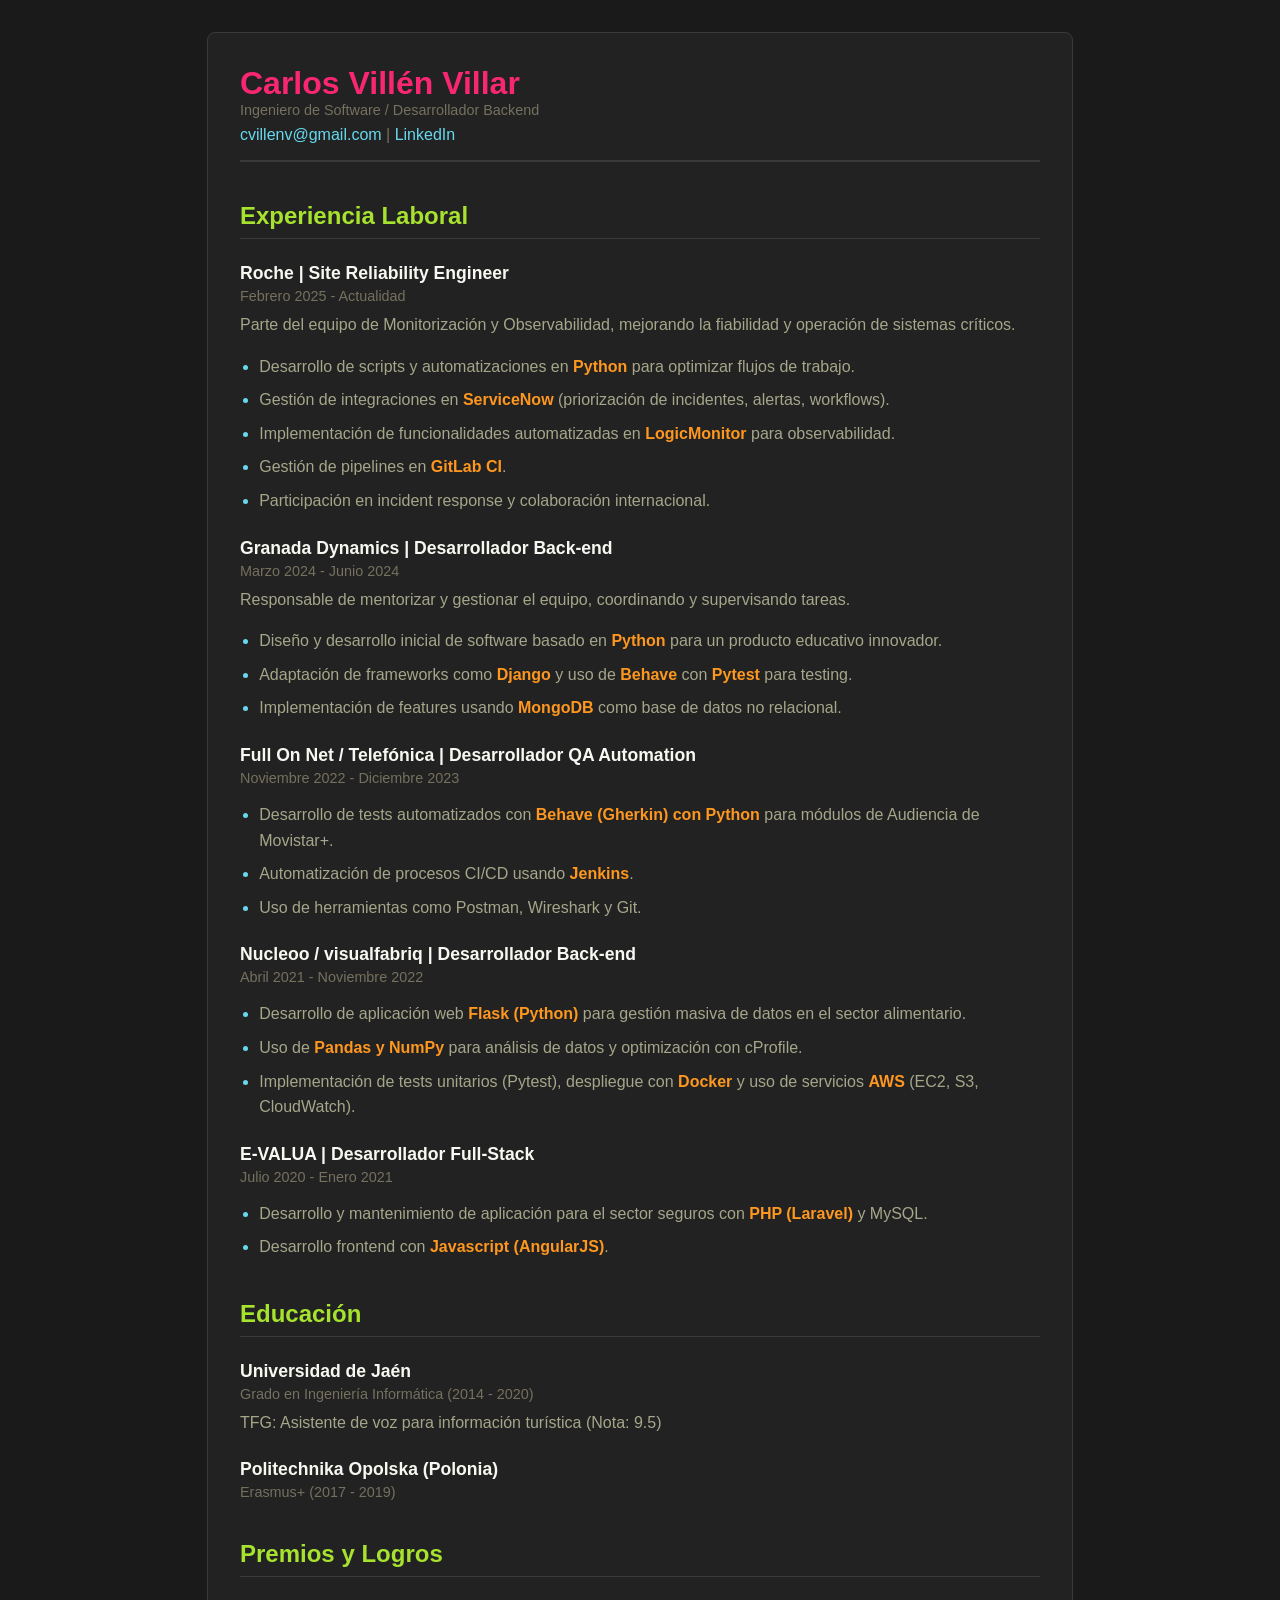
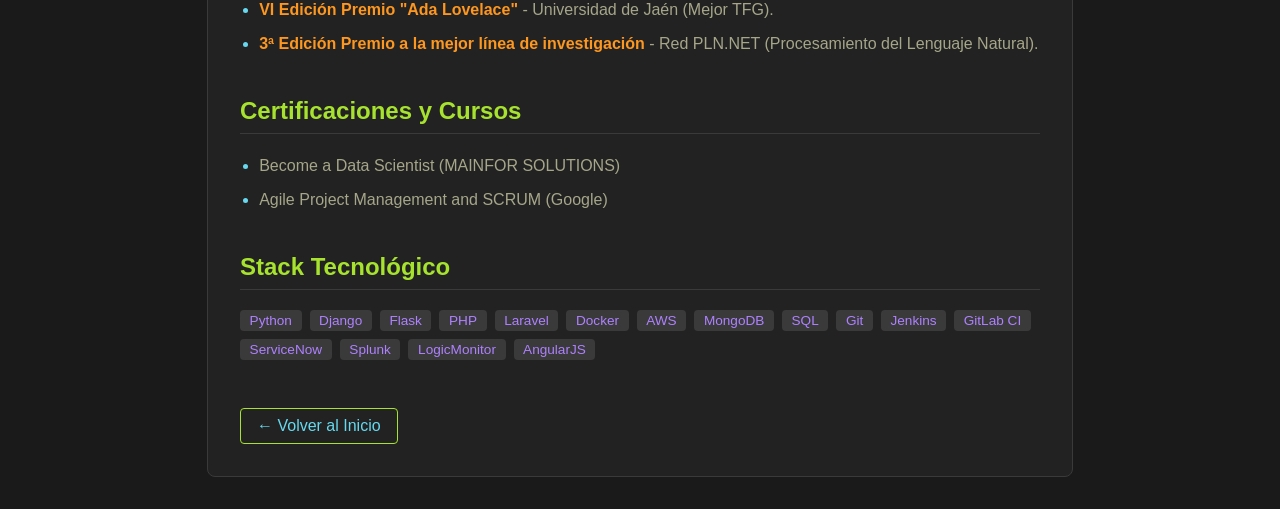
==== about/index.html @ e01e625e "style: apply monokai theme to about page and create shared CSS" ====
<!DOCTYPE html>
<html lang="es">

<head>
    <meta charset="UTF-8">
    <meta name="viewport" content="width=device-width, initial-scale=1.0">
    <title>CarlVs | Sobre mí</title>
    <style>
        body {
            background: #1a1a1a;
            color: #f8f8f2;
            font-family: 'Segoe UI', Tahoma, Geneva, Verdana, sans-serif;
            display: flex;
            justify-content: center;
            align-items: flex-start;
            min-height: 100vh;
            margin: 0;
            padding: 2rem;
            box-sizing: border-box;
        }

        .container {
            max-width: 800px;
            width: 100%;
            border: 1px solid #3a3a3a;
            padding: 2rem;
            border-radius: 8px;
            background: #222222;
        }

        header {
            border-bottom: 2px solid #3a3a3a;
            padding-bottom: 1rem;
            margin-bottom: 2rem;
        }

        h1 {
            color: #f92672;
            margin: 0;
            font-size: 2em;
        }

        h2 {
            color: #a6e22e;
            margin-top: 2.5rem;
            border-bottom: 1px solid #3a3a3a;
            padding-bottom: 0.5rem;
        }

        h3 {
            color: #f8f8f2;
            margin-top: 1.5rem;
            margin-bottom: 0.25rem;
            font-size: 1.1em;
        }

        .subtitle {
            color: #75715e;
            margin-bottom: 0.5rem;
            font-size: 0.9em;
            display: block;
        }

        p,
        li {
            color: #a6a68a;
            line-height: 1.6;
            margin-top: 0.5rem;
        }

        ul {
            padding-left: 1.2rem;
        }

        li {
            margin-bottom: 0.5rem;
        }

        li::marker {
            color: #66d9ef;
        }

        a {
            color: #66d9ef;
            text-decoration: none;
        }

        a:hover {
            text-decoration: underline;
        }

        .contact-info {
            margin-top: 0.5rem;
            color: #75715e;
        }

        .badges {
            display: flex;
            flex-wrap: wrap;
            gap: 0.5rem;
            margin-top: 0.5rem;
        }

        .badge {
            background: #3a3a3a;
            color: #ae81ff;
            padding: 0.2rem 0.6rem;
            border-radius: 4px;
            font-size: 0.85em;
        }

        .nav-link {
            display: inline-block;
            margin-top: 3rem;
            padding: 0.5rem 1rem;
            border: 1px solid #a6e22e;
            border-radius: 4px;
            transition: background 0.3s, color 0.3s;
        }

        .nav-link:hover {
            background: #a6e22e;
            color: #1a1a1a;
            text-decoration: none;
        }

        strong {
            color: #fd971f;
        }
    </style>
</head>

<body>
    <div class="container">
        <header>
            <h1>Carlos Villén Villar</h1>
            <span class="subtitle">Ingeniero de Software / Desarrollador Backend</span>
            <div class="contact-info">
                <a href="mailto:cvillenv@gmail.com">cvillenv@gmail.com</a> |
                <a href="https://linkedin.com/in/carlosvillenvillar/en" target="_blank">LinkedIn</a>
            </div>
        </header>

        <section>
            <h2>Experiencia Laboral</h2>

            <h3>Roche | Site Reliability Engineer</h3>
            <span class="subtitle">Febrero 2025 - Actualidad</span>
            <p>Parte del equipo de Monitorización y Observabilidad, mejorando la fiabilidad y operación de sistemas
                críticos.</p>
            <ul>
                <li>Desarrollo de scripts y automatizaciones en <strong>Python</strong> para optimizar flujos de
                    trabajo.</li>
                <li>Gestión de integraciones en <strong>ServiceNow</strong> (priorización de incidentes, alertas,
                    workflows).</li>
                <li>Implementación de funcionalidades automatizadas en <strong>LogicMonitor</strong> para
                    observabilidad.</li>
                <li>Gestión de pipelines en <strong>GitLab CI</strong>.</li>
                <li>Participación en incident response y colaboración internacional.</li>
            </ul>

            <h3>Granada Dynamics | Desarrollador Back-end</h3>
            <span class="subtitle">Marzo 2024 - Junio 2024</span>
            <p>Responsable de mentorizar y gestionar el equipo, coordinando y supervisando tareas.</p>
            <ul>
                <li>Diseño y desarrollo inicial de software basado en <strong>Python</strong> para un producto educativo
                    innovador.</li>
                <li>Adaptación de frameworks como <strong>Django</strong> y uso de <strong>Behave</strong> con
                    <strong>Pytest</strong> para testing.
                </li>
                <li>Implementación de features usando <strong>MongoDB</strong> como base de datos no relacional.</li>
            </ul>

            <h3>Full On Net / Telefónica | Desarrollador QA Automation</h3>
            <span class="subtitle">Noviembre 2022 - Diciembre 2023</span>
            <ul>
                <li>Desarrollo de tests automatizados con <strong>Behave (Gherkin) con Python</strong> para módulos de
                    Audiencia de Movistar+.</li>
                <li>Automatización de procesos CI/CD usando <strong>Jenkins</strong>.</li>
                <li>Uso de herramientas como Postman, Wireshark y Git.</li>
            </ul>

            <h3>Nucleoo / visualfabriq | Desarrollador Back-end</h3>
            <span class="subtitle">Abril 2021 - Noviembre 2022</span>
            <ul>
                <li>Desarrollo de aplicación web <strong>Flask (Python)</strong> para gestión masiva de datos en el
                    sector alimentario.</li>
                <li>Uso de <strong>Pandas y NumPy</strong> para análisis de datos y optimización con cProfile.</li>
                <li>Implementación de tests unitarios (Pytest), despliegue con <strong>Docker</strong> y uso de
                    servicios <strong>AWS</strong> (EC2, S3, CloudWatch).</li>
            </ul>

            <h3>E-VALUA | Desarrollador Full-Stack</h3>
            <span class="subtitle">Julio 2020 - Enero 2021</span>
            <ul>
                <li>Desarrollo y mantenimiento de aplicación para el sector seguros con <strong>PHP (Laravel)</strong> y
                    MySQL.</li>
                <li>Desarrollo frontend con <strong>Javascript (AngularJS)</strong>.</li>
            </ul>
        </section>

        <section>
            <h2>Educación</h2>

            <h3>Universidad de Jaén</h3>
            <span class="subtitle">Grado en Ingeniería Informática (2014 - 2020)</span>
            <p>TFG: Asistente de voz para información turística (Nota: 9.5)</p>

            <h3>Politechnika Opolska (Polonia)</h3>
            <span class="subtitle">Erasmus+ (2017 - 2019)</span>
        </section>

        <section>
            <h2>Premios y Logros</h2>
            <ul>
                <li><strong>VI Edición Premio "Ada Lovelace"</strong> - Universidad de Jaén (Mejor TFG).</li>
                <li><strong>3ª Edición Premio a la mejor línea de investigación</strong> - Red PLN.NET (Procesamiento
                    del Lenguaje Natural).</li>
            </ul>
        </section>

        <section>
            <h2>Certificaciones y Cursos</h2>
            <ul>
                <li>Become a Data Scientist (MAINFOR SOLUTIONS)</li>
                <li>Agile Project Management and SCRUM (Google)</li>
            </ul>
        </section>

        <section>
            <h2>Stack Tecnológico</h2>
            <div class="badges">
                <span class="badge">Python</span>
                <span class="badge">Django</span>
                <span class="badge">Flask</span>
                <span class="badge">PHP</span>
                <span class="badge">Laravel</span>
                <span class="badge">Docker</span>
                <span class="badge">AWS</span>
                <span class="badge">MongoDB</span>
                <span class="badge">SQL</span>
                <span class="badge">Git</span>
                <span class="badge">Jenkins</span>
                <span class="badge">GitLab CI</span>
                <span class="badge">ServiceNow</span>
                <span class="badge">Splunk</span>
                <span class="badge">LogicMonitor</span>
                <span class="badge">AngularJS</span>
            </div>
        </section>

        <a href="/" class="nav-link">&larr; Volver al Inicio</a>
    </div>
</body>

</html>
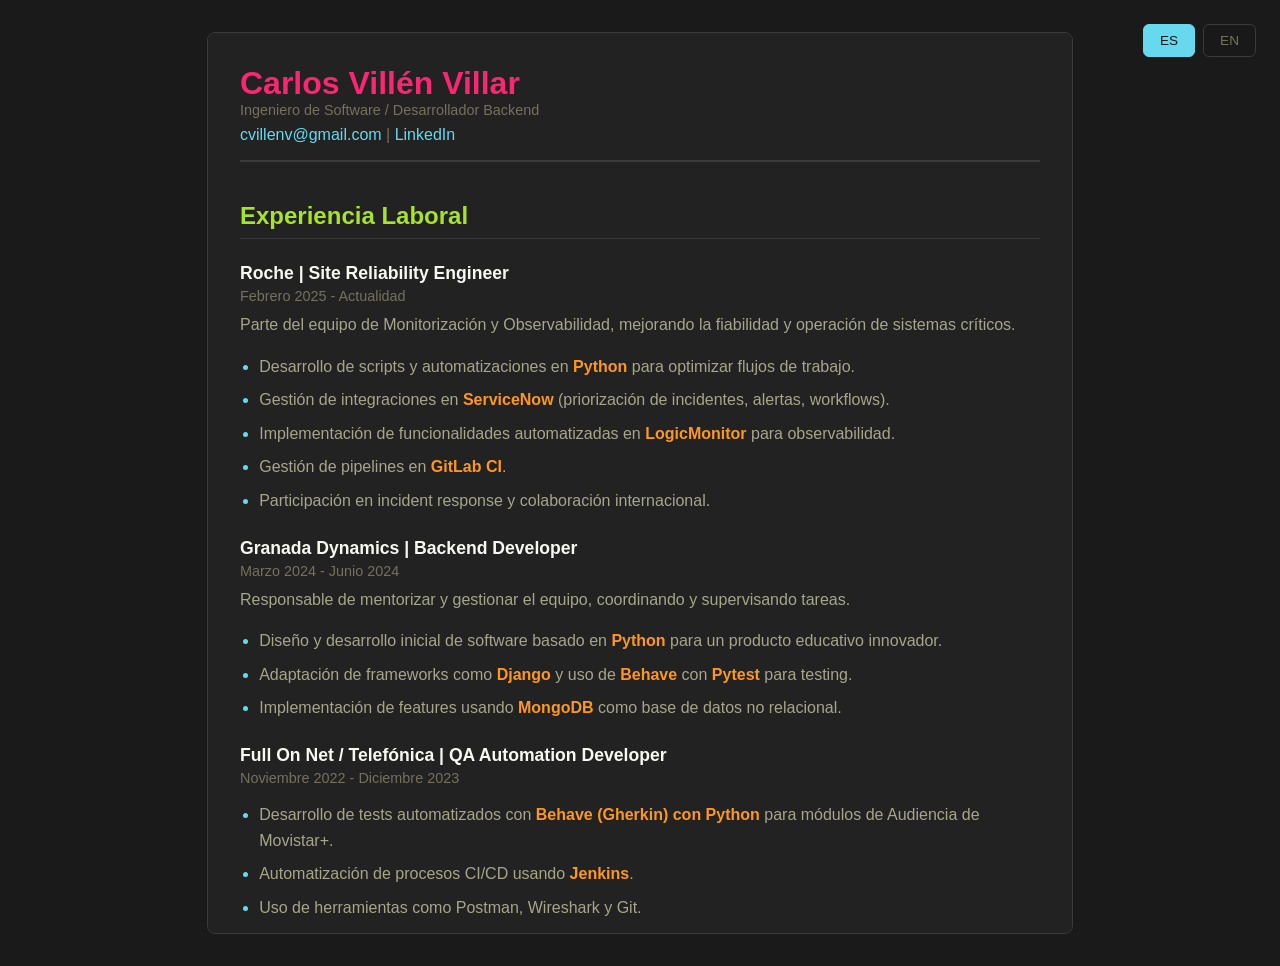
==== commit 6b2a25bc: "feat: add i18n (ES/EN) and center alignment improvements" ====
--- a/about/index.html
+++ b/about/index.html
@@ -4,7 +4,8 @@
 <head>
     <meta charset="UTF-8">
     <meta name="viewport" content="width=device-width, initial-scale=1.0">
-    <title>CarlVs | Sobre mí</title>
+    <title>CarlVs | About me</title>
+    <link rel="icon" type="image/svg+xml" href="/favicon.svg">
     <style>
         body {
             background: #1a1a1a;
@@ -12,7 +13,7 @@
             font-family: 'Segoe UI', Tahoma, Geneva, Verdana, sans-serif;
             display: flex;
             justify-content: center;
-            align-items: flex-start;
+            align-items: safe center;
             min-height: 100vh;
             margin: 0;
             padding: 2rem;
@@ -26,6 +27,58 @@
             padding: 2rem;
             border-radius: 8px;
             background: #222222;
+            max-height: calc(100vh - 4rem);
+            overflow-y: auto;
+        }
+
+        .container::-webkit-scrollbar {
+            width: 6px;
+        }
+
+        .container::-webkit-scrollbar-track {
+            background: #2a2a2a;
+            border-radius: 3px;
+        }
+
+        .container::-webkit-scrollbar-thumb {
+            background: #3a3a3a;
+            border-radius: 3px;
+        }
+
+        .container::-webkit-scrollbar-thumb:hover {
+            background: #66d9ef;
+        }
+
+        .lang-switcher {
+            position: fixed;
+            top: 1.5rem;
+            right: 1.5rem;
+            display: flex;
+            gap: 0.5rem;
+            z-index: 100;
+        }
+
+        .lang-btn {
+            padding: 0.5rem 1rem;
+            border: 1px solid #3a3a3a;
+            background: rgba(26, 26, 26, 0.9);
+            color: #75715e;
+            border-radius: 6px;
+            cursor: pointer;
+            font-size: 0.85rem;
+            font-weight: 500;
+            transition: all 0.3s ease;
+        }
+
+        .lang-btn:hover {
+            border-color: #66d9ef;
+            color: #66d9ef;
+        }
+
+        .lang-btn.active {
+            background: #66d9ef;
+            color: #1a1a1a;
+            border-color: #66d9ef;
         }
 
         header {
@@ -127,14 +180,31 @@
         strong {
             color: #fd971f;
         }
+
+        @media (max-width: 768px) {
+            .lang-switcher {
+                top: 1rem;
+                right: 1rem;
+            }
+
+            .lang-btn {
+                padding: 0.4rem 0.8rem;
+                font-size: 0.8rem;
+            }
+        }
     </style>
 </head>
 
 <body>
+    <div class="lang-switcher">
+        <button class="lang-btn active" data-lang="es">ES</button>
+        <button class="lang-btn" data-lang="en">EN</button>
+    </div>
+
     <div class="container">
         <header>
-            <h1>Carlos Villén Villar</h1>
-            <span class="subtitle">Ingeniero de Software / Desarrollador Backend</span>
+            <h1 data-i18n="name">Carlos Villén Villar</h1>
+            <span class="subtitle" data-i18n="role">Software Engineer / Backend Developer</span>
             <div class="contact-info">
                 <a href="mailto:cvillenv@gmail.com">cvillenv@gmail.com</a> |
                 <a href="https://linkedin.com/in/carlosvillenvillar/en" target="_blank">LinkedIn</a>
@@ -142,93 +212,81 @@
         </header>
 
         <section>
-            <h2>Experiencia Laboral</h2>
+            <h2 data-i18n="experience_title">Work Experience</h2>
 
             <h3>Roche | Site Reliability Engineer</h3>
-            <span class="subtitle">Febrero 2025 - Actualidad</span>
-            <p>Parte del equipo de Monitorización y Observabilidad, mejorando la fiabilidad y operación de sistemas
-                críticos.</p>
-            <ul>
-                <li>Desarrollo de scripts y automatizaciones en <strong>Python</strong> para optimizar flujos de
-                    trabajo.</li>
-                <li>Gestión de integraciones en <strong>ServiceNow</strong> (priorización de incidentes, alertas,
-                    workflows).</li>
-                <li>Implementación de funcionalidades automatizadas en <strong>LogicMonitor</strong> para
-                    observabilidad.</li>
-                <li>Gestión de pipelines en <strong>GitLab CI</strong>.</li>
-                <li>Participación en incident response y colaboración internacional.</li>
-            </ul>
-
-            <h3>Granada Dynamics | Desarrollador Back-end</h3>
-            <span class="subtitle">Marzo 2024 - Junio 2024</span>
-            <p>Responsable de mentorizar y gestionar el equipo, coordinando y supervisando tareas.</p>
-            <ul>
-                <li>Diseño y desarrollo inicial de software basado en <strong>Python</strong> para un producto educativo
-                    innovador.</li>
-                <li>Adaptación de frameworks como <strong>Django</strong> y uso de <strong>Behave</strong> con
-                    <strong>Pytest</strong> para testing.
-                </li>
-                <li>Implementación de features usando <strong>MongoDB</strong> como base de datos no relacional.</li>
-            </ul>
-
-            <h3>Full On Net / Telefónica | Desarrollador QA Automation</h3>
-            <span class="subtitle">Noviembre 2022 - Diciembre 2023</span>
-            <ul>
-                <li>Desarrollo de tests automatizados con <strong>Behave (Gherkin) con Python</strong> para módulos de
-                    Audiencia de Movistar+.</li>
-                <li>Automatización de procesos CI/CD usando <strong>Jenkins</strong>.</li>
-                <li>Uso de herramientas como Postman, Wireshark y Git.</li>
-            </ul>
-
-            <h3>Nucleoo / visualfabriq | Desarrollador Back-end</h3>
-            <span class="subtitle">Abril 2021 - Noviembre 2022</span>
-            <ul>
-                <li>Desarrollo de aplicación web <strong>Flask (Python)</strong> para gestión masiva de datos en el
-                    sector alimentario.</li>
-                <li>Uso de <strong>Pandas y NumPy</strong> para análisis de datos y optimización con cProfile.</li>
-                <li>Implementación de tests unitarios (Pytest), despliegue con <strong>Docker</strong> y uso de
-                    servicios <strong>AWS</strong> (EC2, S3, CloudWatch).</li>
-            </ul>
-
-            <h3>E-VALUA | Desarrollador Full-Stack</h3>
-            <span class="subtitle">Julio 2020 - Enero 2021</span>
-            <ul>
-                <li>Desarrollo y mantenimiento de aplicación para el sector seguros con <strong>PHP (Laravel)</strong> y
-                    MySQL.</li>
-                <li>Desarrollo frontend con <strong>Javascript (AngularJS)</strong>.</li>
+            <span class="subtitle" data-i18n="roche_date">February 2025 - Present</span>
+            <p data-i18n="roche_desc">Part of the Monitoring and Observability team, improving reliability and operation of critical systems.</p>
+            <ul>
+                <li data-i18n="roche_1">Development of <strong>Python</strong> scripts and automations to optimize workflows.</li>
+                <li data-i18n="roche_2"><strong>ServiceNow</strong> integration management (incident prioritization, alerts, workflows).</li>
+                <li data-i18n="roche_3">Implementation of automated functionalities in <strong>LogicMonitor</strong> for observability.</li>
+                <li data-i18n="roche_4"><strong>GitLab CI</strong> pipeline management.</li>
+                <li data-i18n="roche_5">Participation in incident response and international collaboration.</li>
+            </ul>
+
+            <h3>Granada Dynamics | Backend Developer</h3>
+            <span class="subtitle" data-i18n="granada_date">March 2024 - June 2024</span>
+            <p data-i18n="granada_desc">Responsible for mentoring and managing the team, coordinating and supervising tasks.</p>
+            <ul>
+                <li data-i18n="granada_1">Design and initial development of <strong>Python</strong>-based software for an innovative educational product.</li>
+                <li data-i18n="granada_2">Framework adaptation like <strong>Django</strong> and <strong>Behave</strong> with <strong>Pytest</strong> for testing.</li>
+                <li data-i18n="granada_3">Feature implementation using <strong>MongoDB</strong> as non-relational database.</li>
+            </ul>
+
+            <h3>Full On Net / Telefónica | QA Automation Developer</h3>
+            <span class="subtitle" data-i18n="telefonica_date">November 2022 - December 2023</span>
+            <ul>
+                <li data-i18n="telefonica_1">Automated test development with <strong>Behave (Gherkin) with Python</strong> for Movistar+ Audience modules.</li>
+                <li data-i18n="telefonica_2">CI/CD process automation using <strong>Jenkins</strong>.</li>
+                <li data-i18n="telefonica_3">Use of tools like Postman, Wireshark and Git.</li>
+            </ul>
+
+            <h3>Nucleoo / visualfabriq | Backend Developer</h3>
+            <span class="subtitle" data-i18n="nucleoo_date">April 2021 - November 2022</span>
+            <ul>
+                <li data-i18n="nucleoo_1"><strong>Flask (Python)</strong> web application development for massive data management in the food sector.</li>
+                <li data-i18n="nucleoo_2"><strong>Pandas and NumPy</strong> use for data analysis and optimization with cProfile.</li>
+                <li data-i18n="nucleoo_3">Unit test implementation (Pytest), deployment with <strong>Docker</strong> and <strong>AWS</strong> services (EC2, S3, CloudWatch).</li>
+            </ul>
+
+            <h3>E-VALUA | Full-Stack Developer</h3>
+            <span class="subtitle" data-i18n="evalua_date">July 2020 - January 2021</span>
+            <ul>
+                <li data-i18n="evalua_1">Development and maintenance of insurance sector application with <strong>PHP (Laravel)</strong> and MySQL.</li>
+                <li data-i18n="evalua_2">Frontend development with <strong>Javascript (AngularJS)</strong>.</li>
             </ul>
         </section>
 
         <section>
-            <h2>Educación</h2>
-
-            <h3>Universidad de Jaén</h3>
-            <span class="subtitle">Grado en Ingeniería Informática (2014 - 2020)</span>
-            <p>TFG: Asistente de voz para información turística (Nota: 9.5)</p>
-
-            <h3>Politechnika Opolska (Polonia)</h3>
-            <span class="subtitle">Erasmus+ (2017 - 2019)</span>
+            <h2 data-i18n="education_title">Education</h2>
+
+            <h3>University of Jaén</h3>
+            <span class="subtitle" data-i18n="uni_date">Computer Engineering Degree (2014 - 2020)</span>
+            <p data-i18n="uni_desc">Final Project: Voice assistant for tourism information (Grade: 9.5)</p>
+
+            <h3>Politechnika Opolska (Poland)</h3>
+            <span class="subtitle" data-i18n="erasmus_date">Erasmus+ (2017 - 2019)</span>
         </section>
 
         <section>
-            <h2>Premios y Logros</h2>
-            <ul>
-                <li><strong>VI Edición Premio "Ada Lovelace"</strong> - Universidad de Jaén (Mejor TFG).</li>
-                <li><strong>3ª Edición Premio a la mejor línea de investigación</strong> - Red PLN.NET (Procesamiento
-                    del Lenguaje Natural).</li>
+            <h2 data-i18n="awards_title">Awards & Achievements</h2>
+            <ul>
+                <li data-i18n="award_1"><strong>6th Edition "Ada Lovelace" Award</strong> - University of Jaén (Best Final Project).</li>
+                <li data-i18n="award_2"><strong>3rd Edition Best Research Line Award</strong> - PLN.NET Network (Natural Language Processing).</li>
             </ul>
         </section>
 
         <section>
-            <h2>Certificaciones y Cursos</h2>
-            <ul>
-                <li>Become a Data Scientist (MAINFOR SOLUTIONS)</li>
-                <li>Agile Project Management and SCRUM (Google)</li>
+            <h2 data-i18n="certs_title">Certifications & Courses</h2>
+            <ul>
+                <li data-i18n="cert_1">Become a Data Scientist (MAINFOR SOLUTIONS)</li>
+                <li data-i18n="cert_2">Agile Project Management and SCRUM (Google)</li>
             </ul>
         </section>
 
         <section>
-            <h2>Stack Tecnológico</h2>
+            <h2 data-i18n="stack_title">Tech Stack</h2>
             <div class="badges">
                 <span class="badge">Python</span>
                 <span class="badge">Django</span>
@@ -249,8 +307,116 @@
             </div>
         </section>
 
-        <a href="/" class="nav-link">&larr; Volver al Inicio</a>
+        <a href="/" class="nav-link" data-i18n="back_home">← Back to Home</a>
     </div>
+
+    <script>
+        const translations = {
+            es: {
+                name: 'Carlos Villén Villar',
+                role: 'Ingeniero de Software / Desarrollador Backend',
+                experience_title: 'Experiencia Laboral',
+                roche_date: 'Febrero 2025 - Actualidad',
+                roche_desc: 'Parte del equipo de Monitorización y Observabilidad, mejorando la fiabilidad y operación de sistemas críticos.',
+                roche_1: 'Desarrollo de scripts y automatizaciones en <strong>Python</strong> para optimizar flujos de trabajo.',
+                roche_2: 'Gestión de integraciones en <strong>ServiceNow</strong> (priorización de incidentes, alertas, workflows).',
+                roche_3: 'Implementación de funcionalidades automatizadas en <strong>LogicMonitor</strong> para observabilidad.',
+                roche_4: 'Gestión de pipelines en <strong>GitLab CI</strong>.',
+                roche_5: 'Participación en incident response y colaboración internacional.',
+                granada_date: 'Marzo 2024 - Junio 2024',
+                granada_desc: 'Responsable de mentorizar y gestionar el equipo, coordinando y supervisando tareas.',
+                granada_1: 'Diseño y desarrollo inicial de software basado en <strong>Python</strong> para un producto educativo innovador.',
+                granada_2: 'Adaptación de frameworks como <strong>Django</strong> y uso de <strong>Behave</strong> con <strong>Pytest</strong> para testing.',
+                granada_3: 'Implementación de features usando <strong>MongoDB</strong> como base de datos no relacional.',
+                telefonica_date: 'Noviembre 2022 - Diciembre 2023',
+                telefonica_1: 'Desarrollo de tests automatizados con <strong>Behave (Gherkin) con Python</strong> para módulos de Audiencia de Movistar+.',
+                telefonica_2: 'Automatización de procesos CI/CD usando <strong>Jenkins</strong>.',
+                telefonica_3: 'Uso de herramientas como Postman, Wireshark y Git.',
+                nucleoo_date: 'Abril 2021 - Noviembre 2022',
+                nucleoo_1: 'Desarrollo de aplicación web <strong>Flask (Python)</strong> para gestión masiva de datos en el sector alimentario.',
+                nucleoo_2: 'Uso de <strong>Pandas y NumPy</strong> para análisis de datos y optimización con cProfile.',
+                nucleoo_3: 'Implementación de tests unitarios (Pytest), despliegue con <strong>Docker</strong> y uso de servicios <strong>AWS</strong> (EC2, S3, CloudWatch).',
+                evalua_date: 'Julio 2020 - Enero 2021',
+                evalua_1: 'Desarrollo y mantenimiento de aplicación para el sector seguros con <strong>PHP (Laravel)</strong> y MySQL.',
+                evalua_2: 'Desarrollo frontend con <strong>Javascript (AngularJS)</strong>.',
+                education_title: 'Educación',
+                uni_date: 'Grado en Ingeniería Informática (2014 - 2020)',
+                uni_desc: 'TFG: Asistente de voz para información turística (Nota: 9.5)',
+                erasmus_date: 'Erasmus+ (2017 - 2019)',
+                awards_title: 'Premios y Logros',
+                award_1: '<strong>VI Edición Premio "Ada Lovelace"</strong> - Universidad de Jaén (Mejor TFG).',
+                award_2: '<strong>3ª Edición Premio a la mejor línea de investigación</strong> - Red PLN.NET (Procesamiento del Lenguaje Natural).',
+                certs_title: 'Certificaciones y Cursos',
+                cert_1: 'Become a Data Scientist (MAINFOR SOLUTIONS)',
+                cert_2: 'Agile Project Management and SCRUM (Google)',
+                stack_title: 'Stack Tecnológico',
+                back_home: '← Volver al Inicio'
+            },
+            en: {
+                name: 'Carlos Villén Villar',
+                role: 'Software Engineer / Backend Developer',
+                experience_title: 'Work Experience',
+                roche_date: 'February 2025 - Present',
+                roche_desc: 'Part of the Monitoring and Observability team, improving reliability and operation of critical systems.',
+                roche_1: 'Development of <strong>Python</strong> scripts and automations to optimize workflows.',
+                roche_2: '<strong>ServiceNow</strong> integration management (incident prioritization, alerts, workflows).',
+                roche_3: 'Implementation of automated functionalities in <strong>LogicMonitor</strong> for observability.',
+                roche_4: '<strong>GitLab CI</strong> pipeline management.',
+                roche_5: 'Participation in incident response and international collaboration.',
+                granada_date: 'March 2024 - June 2024',
+                granada_desc: 'Responsible for mentoring and managing the team, coordinating and supervising tasks.',
+                granada_1: 'Design and initial development of <strong>Python</strong>-based software for an innovative educational product.',
+                granada_2: 'Framework adaptation like <strong>Django</strong> and <strong>Behave</strong> with <strong>Pytest</strong> for testing.',
+                granada_3: 'Feature implementation using <strong>MongoDB</strong> as non-relational database.',
+                telefonica_date: 'November 2022 - December 2023',
+                telefonica_1: 'Automated test development with <strong>Behave (Gherkin) with Python</strong> for Movistar+ Audience modules.',
+                telefonica_2: 'CI/CD process automation using <strong>Jenkins</strong>.',
+                telefonica_3: 'Use of tools like Postman, Wireshark and Git.',
+                nucleoo_date: 'April 2021 - November 2022',
+                nucleoo_1: '<strong>Flask (Python)</strong> web application development for massive data management in the food sector.',
+                nucleoo_2: '<strong>Pandas and NumPy</strong> use for data analysis and optimization with cProfile.',
+                nucleoo_3: 'Unit test implementation (Pytest), deployment with <strong>Docker</strong> and <strong>AWS</strong> services (EC2, S3, CloudWatch).',
+                evalua_date: 'July 2020 - January 2021',
+                evalua_1: 'Development and maintenance of insurance sector application with <strong>PHP (Laravel)</strong> and MySQL.',
+                evalua_2: 'Frontend development with <strong>Javascript (AngularJS)</strong>.',
+                education_title: 'Education',
+                uni_date: 'Computer Engineering Degree (2014 - 2020)',
+                uni_desc: 'Final Project: Voice assistant for tourism information (Grade: 9.5)',
+                erasmus_date: 'Erasmus+ (2017 - 2019)',
+                awards_title: 'Awards & Achievements',
+                award_1: '<strong>6th Edition "Ada Lovelace" Award</strong> - University of Jaén (Best Final Project).',
+                award_2: '<strong>3rd Edition Best Research Line Award</strong> - PLN.NET Network (Natural Language Processing).',
+                certs_title: 'Certifications & Courses',
+                cert_1: 'Become a Data Scientist (MAINFOR SOLUTIONS)',
+                cert_2: 'Agile Project Management and SCRUM (Google)',
+                stack_title: 'Tech Stack',
+                back_home: '← Back to Home'
+            }
+        };
+
+        function setLanguage(lang) {
+            document.documentElement.lang = lang;
+            localStorage.setItem('lang', lang);
+            
+            document.querySelectorAll('.lang-btn').forEach(btn => {
+                btn.classList.toggle('active', btn.dataset.lang === lang);
+            });
+
+            document.querySelectorAll('[data-i18n]').forEach(el => {
+                const key = el.getAttribute('data-i18n');
+                if (translations[lang][key]) {
+                    el.innerHTML = translations[lang][key];
+                }
+            });
+        }
+
+        document.querySelectorAll('.lang-btn').forEach(btn => {
+            btn.addEventListener('click', () => setLanguage(btn.dataset.lang));
+        });
+
+        const savedLang = localStorage.getItem('lang') || 'es';
+        setLanguage(savedLang);
+    </script>
 </body>
 
 </html>
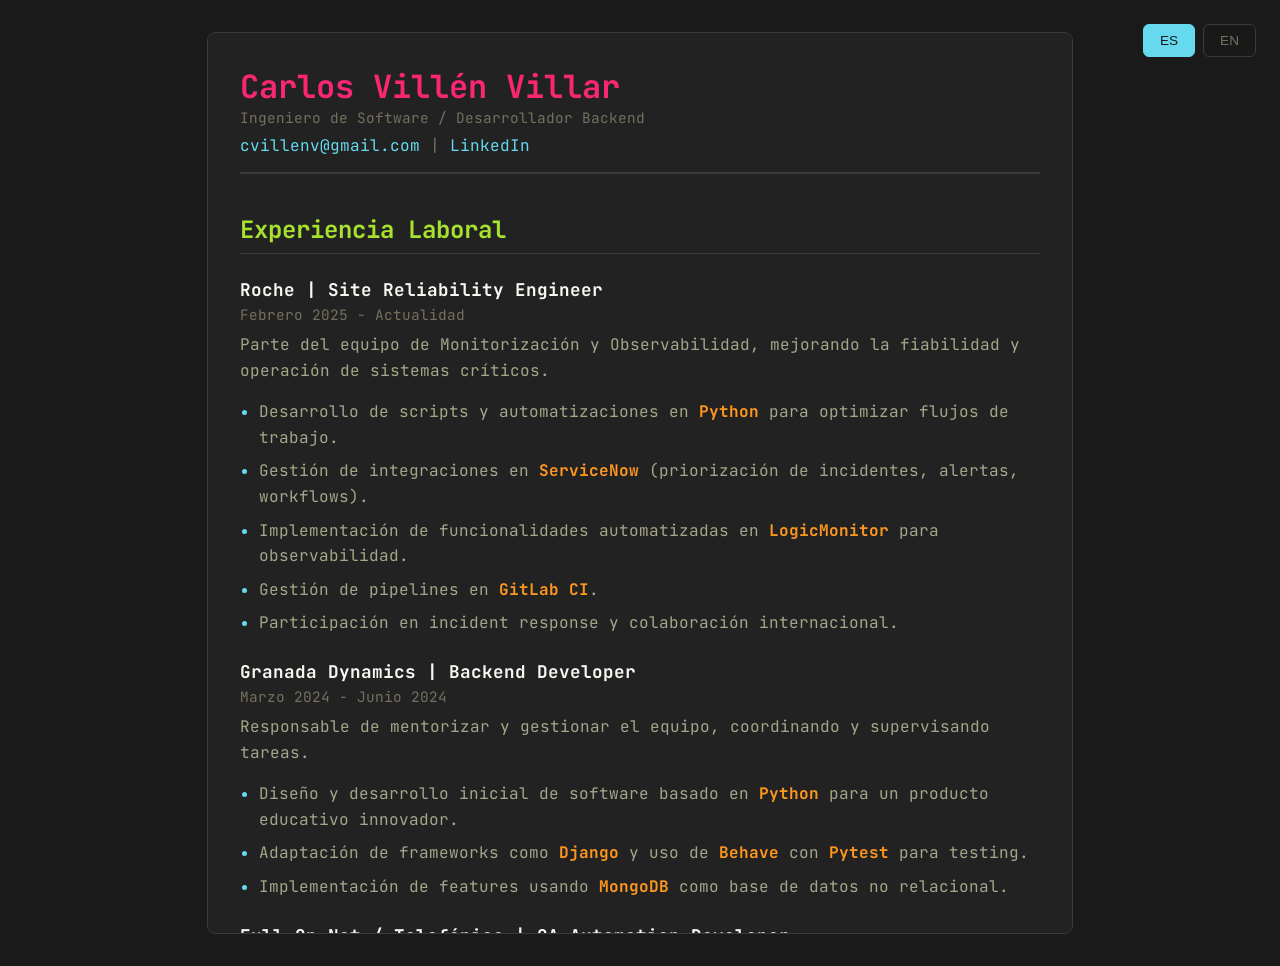
==== commit 90f8e637: "style: change font to JetBrains Mono for terminal aesthetic" ====
--- a/about/index.html
+++ b/about/index.html
@@ -6,11 +6,14 @@
     <meta name="viewport" content="width=device-width, initial-scale=1.0">
     <title>CarlVs | About me</title>
     <link rel="icon" type="image/svg+xml" href="/favicon.svg">
+    <link rel="preconnect" href="https://fonts.googleapis.com">
+    <link rel="preconnect" href="https://fonts.gstatic.com" crossorigin>
+    <link href="https://fonts.googleapis.com/css2?family=JetBrains+Mono:wght@400;500;700&display=swap" rel="stylesheet">
     <style>
         body {
             background: #1a1a1a;
             color: #f8f8f2;
-            font-family: 'Segoe UI', Tahoma, Geneva, Verdana, sans-serif;
+            font-family: 'JetBrains Mono', monospace;
             display: flex;
             justify-content: center;
             align-items: safe center;
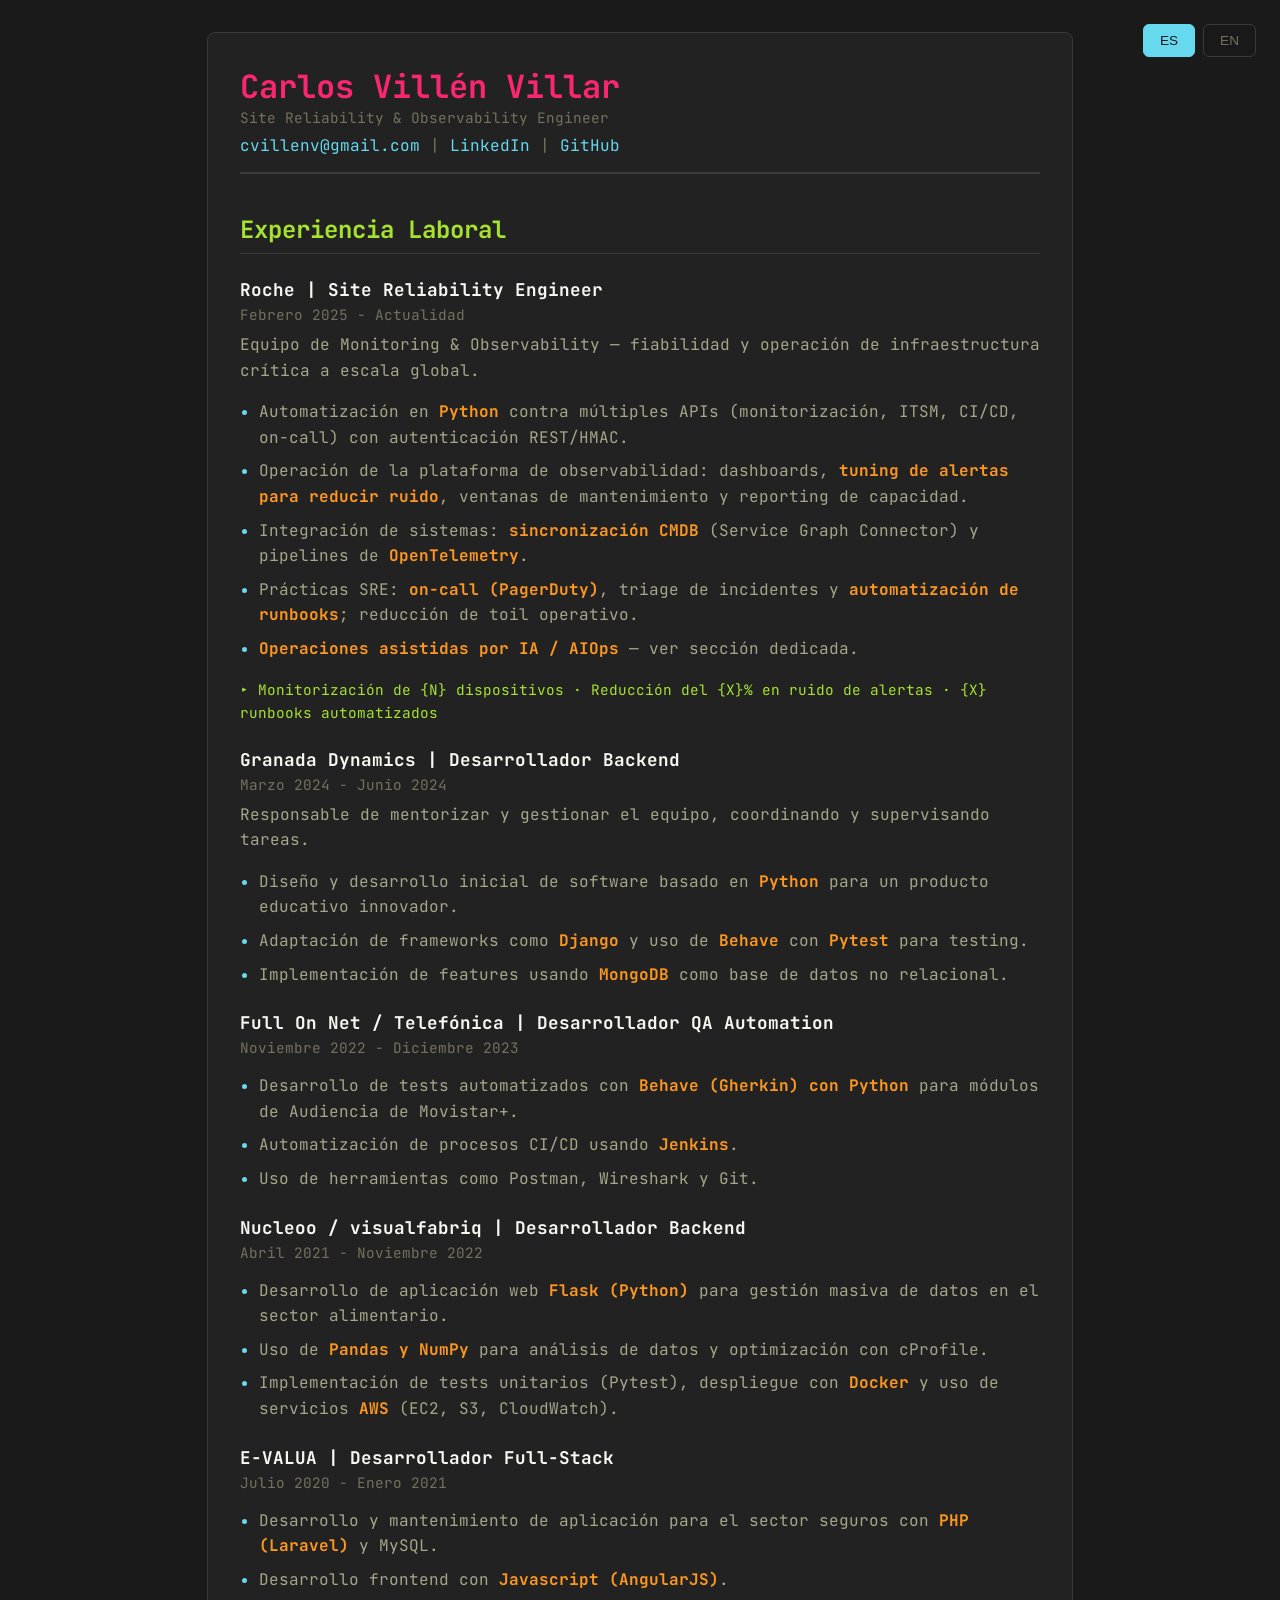
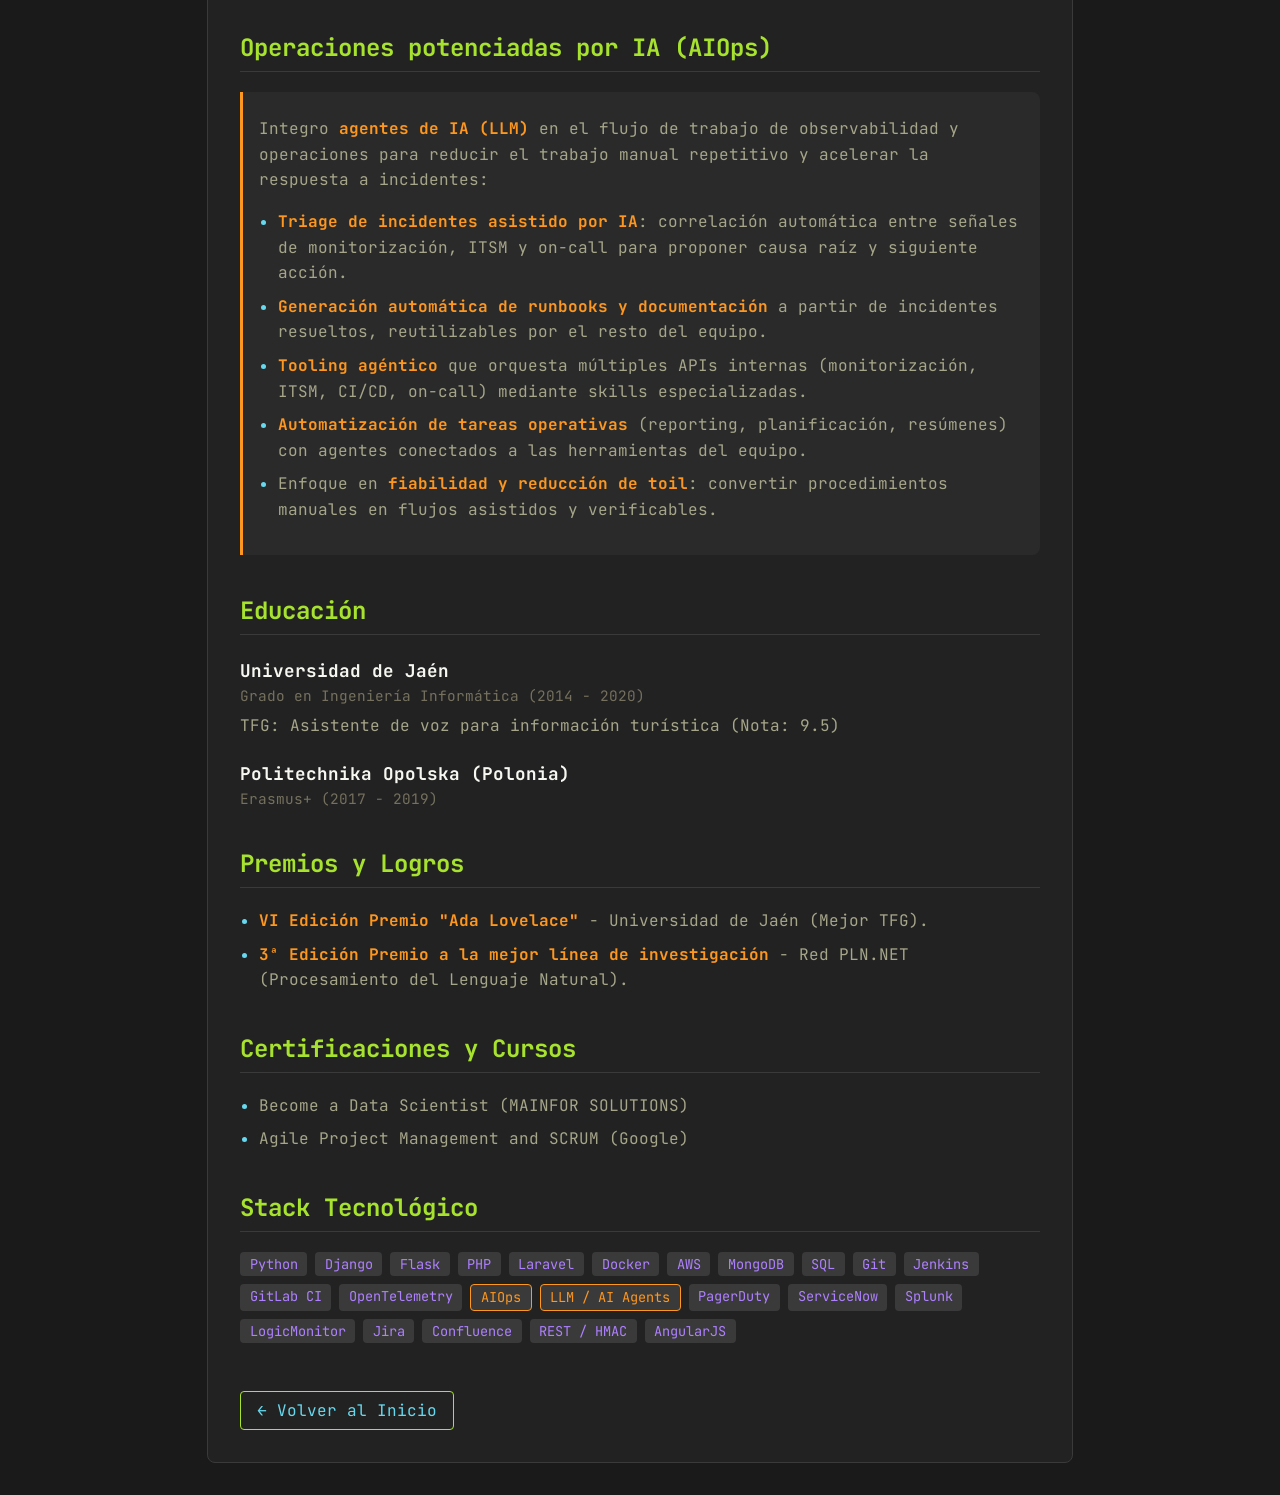
==== commit a1de20fe: "feat: rebranding SRE, AIOps section, SEO, new skills, routing fix, metrics placeholders" ====
--- a/about/index.html
+++ b/about/index.html
@@ -4,8 +4,33 @@
 <head>
     <meta charset="UTF-8">
     <meta name="viewport" content="width=device-width, initial-scale=1.0">
-    <title>CarlVs | About me</title>
+    <title>CarlVs | Sobre mí - SRE & Platform Engineer</title>
+    <meta name="description" content="Site Reliability Engineer en Roche. Especializado en observabilidad (OpenTelemetry, LogicMonitor, Splunk), AIOps, automatización Python y reducción de toil operativo.">
+    <meta property="og:title" content="CarlVs | SRE & Platform Engineer">
+    <meta property="og:description" content="Site Reliability Engineer. Observabilidad, AIOps y automatización a escala global.">
+    <meta property="og:type" content="website">
+    <meta property="og:url" content="https://carlvs.dev/about/">
+    <meta name="twitter:card" content="summary">
+    <meta name="twitter:title" content="CarlVs | SRE & Platform Engineer">
+    <meta name="twitter:description" content="Site Reliability Engineer. Observabilidad, AIOps y automatización a escala global.">
+    <script type="application/ld+json">
+    {
+        "@context": "https://schema.org",
+        "@type": "Person",
+        "name": "Carlos Villén Villar",
+        "givenName": "Carlos",
+        "familyName": "Villén Villar",
+        "jobTitle": "Site Reliability Engineer",
+        "url": "https://carlvs.dev",
+        "sameAs": [
+            "https://github.com/carlvs",
+            "https://linkedin.com/in/carlosvillenvillar/en"
+        ],
+        "email": "cvillenv@gmail.com"
+    }
+    </script>
     <link rel="icon" type="image/svg+xml" href="/favicon.svg">
+    <link rel="canonical" href="https://carlvs.dev/about/">
     <link rel="preconnect" href="https://fonts.googleapis.com">
     <link rel="preconnect" href="https://fonts.gstatic.com" crossorigin>
     <link href="https://fonts.googleapis.com/css2?family=JetBrains+Mono:wght@400;500;700&display=swap" rel="stylesheet">
@@ -16,7 +41,7 @@
             font-family: 'JetBrains Mono', monospace;
             display: flex;
             justify-content: center;
-            align-items: safe center;
+            align-items: flex-start;
             min-height: 100vh;
             margin: 0;
             padding: 2rem;
@@ -30,26 +55,6 @@
             padding: 2rem;
             border-radius: 8px;
             background: #222222;
-            max-height: calc(100vh - 4rem);
-            overflow-y: auto;
-        }
-
-        .container::-webkit-scrollbar {
-            width: 6px;
-        }
-
-        .container::-webkit-scrollbar-track {
-            background: #2a2a2a;
-            border-radius: 3px;
-        }
-
-        .container::-webkit-scrollbar-thumb {
-            background: #3a3a3a;
-            border-radius: 3px;
-        }
-
-        .container::-webkit-scrollbar-thumb:hover {
-            background: #66d9ef;
         }
 
         .lang-switcher {
@@ -165,6 +170,15 @@
             font-size: 0.85em;
         }
 
+        .badge-ai {
+            background: #3a3a3a;
+            color: #fd971f;
+            padding: 0.2rem 0.6rem;
+            border-radius: 4px;
+            font-size: 0.85em;
+            border: 1px solid #fd971f;
+        }
+
         .nav-link {
             display: inline-block;
             margin-top: 3rem;
@@ -184,6 +198,14 @@
             color: #fd971f;
         }
 
+        .highlight-box {
+            border-left: 3px solid #fd971f;
+            padding: 1rem;
+            margin-top: 1rem;
+            background: #2a2a2a;
+            border-radius: 0 8px 8px 0;
+        }
+
         @media (max-width: 768px) {
             .lang-switcher {
                 top: 1rem;
@@ -207,81 +229,99 @@
     <div class="container">
         <header>
             <h1 data-i18n="name">Carlos Villén Villar</h1>
-            <span class="subtitle" data-i18n="role">Software Engineer / Backend Developer</span>
+            <span class="subtitle" data-i18n="role">Site Reliability &amp; Observability Engineer</span>
             <div class="contact-info">
                 <a href="mailto:cvillenv@gmail.com">cvillenv@gmail.com</a> |
-                <a href="https://linkedin.com/in/carlosvillenvillar/en" target="_blank">LinkedIn</a>
+                <a href="https://linkedin.com/in/carlosvillenvillar/en" target="_blank">LinkedIn</a> |
+                <a href="https://github.com/carlvs" target="_blank">GitHub</a>
             </div>
         </header>
 
         <section>
-            <h2 data-i18n="experience_title">Work Experience</h2>
+            <h2 data-i18n="experience_title">Experiencia Laboral</h2>
 
             <h3>Roche | Site Reliability Engineer</h3>
-            <span class="subtitle" data-i18n="roche_date">February 2025 - Present</span>
-            <p data-i18n="roche_desc">Part of the Monitoring and Observability team, improving reliability and operation of critical systems.</p>
-            <ul>
-                <li data-i18n="roche_1">Development of <strong>Python</strong> scripts and automations to optimize workflows.</li>
-                <li data-i18n="roche_2"><strong>ServiceNow</strong> integration management (incident prioritization, alerts, workflows).</li>
-                <li data-i18n="roche_3">Implementation of automated functionalities in <strong>LogicMonitor</strong> for observability.</li>
-                <li data-i18n="roche_4"><strong>GitLab CI</strong> pipeline management.</li>
-                <li data-i18n="roche_5">Participation in incident response and international collaboration.</li>
-            </ul>
-
-            <h3>Granada Dynamics | Backend Developer</h3>
-            <span class="subtitle" data-i18n="granada_date">March 2024 - June 2024</span>
-            <p data-i18n="granada_desc">Responsible for mentoring and managing the team, coordinating and supervising tasks.</p>
-            <ul>
-                <li data-i18n="granada_1">Design and initial development of <strong>Python</strong>-based software for an innovative educational product.</li>
-                <li data-i18n="granada_2">Framework adaptation like <strong>Django</strong> and <strong>Behave</strong> with <strong>Pytest</strong> for testing.</li>
-                <li data-i18n="granada_3">Feature implementation using <strong>MongoDB</strong> as non-relational database.</li>
-            </ul>
-
-            <h3>Full On Net / Telefónica | QA Automation Developer</h3>
-            <span class="subtitle" data-i18n="telefonica_date">November 2022 - December 2023</span>
-            <ul>
-                <li data-i18n="telefonica_1">Automated test development with <strong>Behave (Gherkin) with Python</strong> for Movistar+ Audience modules.</li>
-                <li data-i18n="telefonica_2">CI/CD process automation using <strong>Jenkins</strong>.</li>
-                <li data-i18n="telefonica_3">Use of tools like Postman, Wireshark and Git.</li>
-            </ul>
-
-            <h3>Nucleoo / visualfabriq | Backend Developer</h3>
-            <span class="subtitle" data-i18n="nucleoo_date">April 2021 - November 2022</span>
-            <ul>
-                <li data-i18n="nucleoo_1"><strong>Flask (Python)</strong> web application development for massive data management in the food sector.</li>
-                <li data-i18n="nucleoo_2"><strong>Pandas and NumPy</strong> use for data analysis and optimization with cProfile.</li>
-                <li data-i18n="nucleoo_3">Unit test implementation (Pytest), deployment with <strong>Docker</strong> and <strong>AWS</strong> services (EC2, S3, CloudWatch).</li>
-            </ul>
-
-            <h3>E-VALUA | Full-Stack Developer</h3>
-            <span class="subtitle" data-i18n="evalua_date">July 2020 - January 2021</span>
-            <ul>
-                <li data-i18n="evalua_1">Development and maintenance of insurance sector application with <strong>PHP (Laravel)</strong> and MySQL.</li>
-                <li data-i18n="evalua_2">Frontend development with <strong>Javascript (AngularJS)</strong>.</li>
-            </ul>
-        </section>
-
-        <section>
-            <h2 data-i18n="education_title">Education</h2>
-
-            <h3>University of Jaén</h3>
-            <span class="subtitle" data-i18n="uni_date">Computer Engineering Degree (2014 - 2020)</span>
-            <p data-i18n="uni_desc">Final Project: Voice assistant for tourism information (Grade: 9.5)</p>
-
-            <h3>Politechnika Opolska (Poland)</h3>
+            <span class="subtitle" data-i18n="roche_date">Febrero 2025 - Actualidad</span>
+            <p data-i18n="roche_desc">Equipo de Monitoring &amp; Observability — fiabilidad y operación de infraestructura crítica a escala global.</p>
+            <ul>
+                <li data-i18n="roche_1">Automatización en <strong>Python</strong> contra múltiples APIs (monitorización, ITSM, CI/CD, on-call) con autenticación REST/HMAC.</li>
+                <li data-i18n="roche_2">Operación de la plataforma de observabilidad: dashboards, <strong>tuning de alertas para reducir ruido</strong>, ventanas de mantenimiento y reporting de capacidad.</li>
+                <li data-i18n="roche_3">Integración de sistemas: <strong>sincronización CMDB</strong> (Service Graph Connector) y pipelines de <strong>OpenTelemetry</strong>.</li>
+                <li data-i18n="roche_4">Prácticas SRE: <strong>on-call (PagerDuty)</strong>, triage de incidentes y <strong>automatización de runbooks</strong>; reducción de toil operativo.</li>
+                <li data-i18n="roche_5"><strong>Operaciones asistidas por IA / AIOps</strong> — ver sección dedicada.</li>
+            </ul>
+            <p data-i18n="roche_impact" style="color: #a6e22e; font-size: 0.9em; margin-top: 0.5rem;">
+                ▸ Monitorización de {N} dispositivos · Reducción del {X}% en ruido de alertas · {X} runbooks automatizados
+            </p>
+
+            <h3>Granada Dynamics | Desarrollador Backend</h3>
+            <span class="subtitle" data-i18n="granada_date">Marzo 2024 - Junio 2024</span>
+            <p data-i18n="granada_desc">Responsable de mentorizar y gestionar el equipo, coordinando y supervisando tareas.</p>
+            <ul>
+                <li data-i18n="granada_1">Diseño y desarrollo inicial de software basado en <strong>Python</strong> para un producto educativo innovador.</li>
+                <li data-i18n="granada_2">Adaptación de frameworks como <strong>Django</strong> y uso de <strong>Behave</strong> con <strong>Pytest</strong> para testing.</li>
+                <li data-i18n="granada_3">Implementación de features usando <strong>MongoDB</strong> como base de datos no relacional.</li>
+            </ul>
+
+            <h3>Full On Net / Telefónica | Desarrollador QA Automation</h3>
+            <span class="subtitle" data-i18n="telefonica_date">Noviembre 2022 - Diciembre 2023</span>
+            <ul>
+                <li data-i18n="telefonica_1">Desarrollo de tests automatizados con <strong>Behave (Gherkin) con Python</strong> para módulos de Audiencia de Movistar+.</li>
+                <li data-i18n="telefonica_2">Automatización de procesos CI/CD usando <strong>Jenkins</strong>.</li>
+                <li data-i18n="telefonica_3">Uso de herramientas como Postman, Wireshark y Git.</li>
+            </ul>
+
+            <h3>Nucleoo / visualfabriq | Desarrollador Backend</h3>
+            <span class="subtitle" data-i18n="nucleoo_date">Abril 2021 - Noviembre 2022</span>
+            <ul>
+                <li data-i18n="nucleoo_1">Desarrollo de aplicación web <strong>Flask (Python)</strong> para gestión masiva de datos en el sector alimentario.</li>
+                <li data-i18n="nucleoo_2">Uso de <strong>Pandas y NumPy</strong> para análisis de datos y optimización con cProfile.</li>
+                <li data-i18n="nucleoo_3">Implementación de tests unitarios (Pytest), despliegue con <strong>Docker</strong> y uso de servicios <strong>AWS</strong> (EC2, S3, CloudWatch).</li>
+            </ul>
+
+            <h3>E-VALUA | Desarrollador Full-Stack</h3>
+            <span class="subtitle" data-i18n="evalua_date">Julio 2020 - Enero 2021</span>
+            <ul>
+                <li data-i18n="evalua_1">Desarrollo y mantenimiento de aplicación para el sector seguros con <strong>PHP (Laravel)</strong> y MySQL.</li>
+                <li data-i18n="evalua_2">Desarrollo frontend con <strong>Javascript (AngularJS)</strong>.</li>
+            </ul>
+        </section>
+
+        <section>
+            <h2 data-i18n="aiops_title">Operaciones potenciadas por IA (AIOps)</h2>
+            <div class="highlight-box">
+                <p data-i18n="aiops_intro">Integro <strong>agentes de IA (LLM)</strong> en el flujo de trabajo de observabilidad y operaciones para reducir el trabajo manual repetitivo y acelerar la respuesta a incidentes:</p>
+                <ul>
+                    <li data-i18n="aiops_1"><strong>Triage de incidentes asistido por IA</strong>: correlación automática entre señales de monitorización, ITSM y on-call para proponer causa raíz y siguiente acción.</li>
+                    <li data-i18n="aiops_2"><strong>Generación automática de runbooks y documentación</strong> a partir de incidentes resueltos, reutilizables por el resto del equipo.</li>
+                    <li data-i18n="aiops_3"><strong>Tooling agéntico</strong> que orquesta múltiples APIs internas (monitorización, ITSM, CI/CD, on-call) mediante skills especializadas.</li>
+                    <li data-i18n="aiops_4"><strong>Automatización de tareas operativas</strong> (reporting, planificación, resúmenes) con agentes conectados a las herramientas del equipo.</li>
+                    <li data-i18n="aiops_5">Enfoque en <strong>fiabilidad y reducción de toil</strong>: convertir procedimientos manuales en flujos asistidos y verificables.</li>
+                </ul>
+            </div>
+        </section>
+
+        <section>
+            <h2 data-i18n="education_title">Educación</h2>
+
+            <h3>Universidad de Jaén</h3>
+            <span class="subtitle" data-i18n="uni_date">Grado en Ingeniería Informática (2014 - 2020)</span>
+            <p data-i18n="uni_desc">TFG: Asistente de voz para información turística (Nota: 9.5)</p>
+
+            <h3>Politechnika Opolska (Polonia)</h3>
             <span class="subtitle" data-i18n="erasmus_date">Erasmus+ (2017 - 2019)</span>
         </section>
 
         <section>
-            <h2 data-i18n="awards_title">Awards & Achievements</h2>
-            <ul>
-                <li data-i18n="award_1"><strong>6th Edition "Ada Lovelace" Award</strong> - University of Jaén (Best Final Project).</li>
-                <li data-i18n="award_2"><strong>3rd Edition Best Research Line Award</strong> - PLN.NET Network (Natural Language Processing).</li>
-            </ul>
-        </section>
-
-        <section>
-            <h2 data-i18n="certs_title">Certifications & Courses</h2>
+            <h2 data-i18n="awards_title">Premios y Logros</h2>
+            <ul>
+                <li data-i18n="award_1"><strong>VI Edición Premio "Ada Lovelace"</strong> - Universidad de Jaén (Mejor TFG).</li>
+                <li data-i18n="award_2"><strong>3ª Edición Premio a la mejor línea de investigación</strong> - Red PLN.NET (Procesamiento del Lenguaje Natural).</li>
+            </ul>
+        </section>
+
+        <section>
+            <h2 data-i18n="certs_title">Certificaciones y Cursos</h2>
             <ul>
                 <li data-i18n="cert_1">Become a Data Scientist (MAINFOR SOLUTIONS)</li>
                 <li data-i18n="cert_2">Agile Project Management and SCRUM (Google)</li>
@@ -289,7 +329,7 @@
         </section>
 
         <section>
-            <h2 data-i18n="stack_title">Tech Stack</h2>
+            <h2 data-i18n="stack_title">Stack Tecnológico</h2>
             <div class="badges">
                 <span class="badge">Python</span>
                 <span class="badge">Django</span>
@@ -303,29 +343,36 @@
                 <span class="badge">Git</span>
                 <span class="badge">Jenkins</span>
                 <span class="badge">GitLab CI</span>
+                <span class="badge">OpenTelemetry</span>
+                <span class="badge-ai">AIOps</span>
+                <span class="badge-ai">LLM / AI Agents</span>
+                <span class="badge">PagerDuty</span>
                 <span class="badge">ServiceNow</span>
                 <span class="badge">Splunk</span>
                 <span class="badge">LogicMonitor</span>
+                <span class="badge">Jira</span>
+                <span class="badge">Confluence</span>
+                <span class="badge">REST / HMAC</span>
                 <span class="badge">AngularJS</span>
             </div>
         </section>
 
-        <a href="/" class="nav-link" data-i18n="back_home">← Back to Home</a>
+        <a href="/" class="nav-link" data-i18n="back_home">&larr; Volver al Inicio</a>
     </div>
 
     <script>
         const translations = {
             es: {
                 name: 'Carlos Villén Villar',
-                role: 'Ingeniero de Software / Desarrollador Backend',
+                role: 'Site Reliability &amp; Observability Engineer',
                 experience_title: 'Experiencia Laboral',
                 roche_date: 'Febrero 2025 - Actualidad',
-                roche_desc: 'Parte del equipo de Monitorización y Observabilidad, mejorando la fiabilidad y operación de sistemas críticos.',
-                roche_1: 'Desarrollo de scripts y automatizaciones en <strong>Python</strong> para optimizar flujos de trabajo.',
-                roche_2: 'Gestión de integraciones en <strong>ServiceNow</strong> (priorización de incidentes, alertas, workflows).',
-                roche_3: 'Implementación de funcionalidades automatizadas en <strong>LogicMonitor</strong> para observabilidad.',
-                roche_4: 'Gestión de pipelines en <strong>GitLab CI</strong>.',
-                roche_5: 'Participación en incident response y colaboración internacional.',
+                roche_desc: 'Equipo de Monitoring &amp; Observability — fiabilidad y operación de infraestructura crítica a escala global.',
+                roche_1: 'Automatización en <strong>Python</strong> contra múltiples APIs (monitorización, ITSM, CI/CD, on-call) con autenticación REST/HMAC.',
+                roche_2: 'Operación de la plataforma de observabilidad: dashboards, <strong>tuning de alertas para reducir ruido</strong>, ventanas de mantenimiento y reporting de capacidad.',
+                roche_3: 'Integración de sistemas: <strong>sincronización CMDB</strong> (Service Graph Connector) y pipelines de <strong>OpenTelemetry</strong>.',
+                roche_4: 'Prácticas SRE: <strong>on-call (PagerDuty)</strong>, triage de incidentes y <strong>automatización de runbooks</strong>; reducción de toil operativo.',
+                roche_5: '<strong>Operaciones asistidas por IA / AIOps</strong> — ver sección dedicada.',
                 granada_date: 'Marzo 2024 - Junio 2024',
                 granada_desc: 'Responsable de mentorizar y gestionar el equipo, coordinando y supervisando tareas.',
                 granada_1: 'Diseño y desarrollo inicial de software basado en <strong>Python</strong> para un producto educativo innovador.',
@@ -342,6 +389,13 @@
                 evalua_date: 'Julio 2020 - Enero 2021',
                 evalua_1: 'Desarrollo y mantenimiento de aplicación para el sector seguros con <strong>PHP (Laravel)</strong> y MySQL.',
                 evalua_2: 'Desarrollo frontend con <strong>Javascript (AngularJS)</strong>.',
+                aiops_title: 'Operaciones potenciadas por IA (AIOps)',
+                aiops_intro: 'Integro <strong>agentes de IA (LLM)</strong> en el flujo de trabajo de observabilidad y operaciones para reducir el trabajo manual repetitivo y acelerar la respuesta a incidentes:',
+                aiops_1: '<strong>Triage de incidentes asistido por IA</strong>: correlación automática entre señales de monitorización, ITSM y on-call para proponer causa raíz y siguiente acción.',
+                aiops_2: '<strong>Generación automática de runbooks y documentación</strong> a partir de incidentes resueltos, reutilizables por el resto del equipo.',
+                aiops_3: '<strong>Tooling agéntico</strong> que orquesta múltiples APIs internas (monitorización, ITSM, CI/CD, on-call) mediante skills especializadas.',
+                aiops_4: '<strong>Automatización de tareas operativas</strong> (reporting, planificación, resúmenes) con agentes conectados a las herramientas del equipo.',
+                aiops_5: 'Enfoque en <strong>fiabilidad y reducción de toil</strong>: convertir procedimientos manuales en flujos asistidos y verificables.',
                 education_title: 'Educación',
                 uni_date: 'Grado en Ingeniería Informática (2014 - 2020)',
                 uni_desc: 'TFG: Asistente de voz para información turística (Nota: 9.5)',
@@ -353,19 +407,19 @@
                 cert_1: 'Become a Data Scientist (MAINFOR SOLUTIONS)',
                 cert_2: 'Agile Project Management and SCRUM (Google)',
                 stack_title: 'Stack Tecnológico',
-                back_home: '← Volver al Inicio'
+                back_home: '&larr; Volver al Inicio'
             },
             en: {
                 name: 'Carlos Villén Villar',
-                role: 'Software Engineer / Backend Developer',
+                role: 'Site Reliability &amp; Observability Engineer',
                 experience_title: 'Work Experience',
                 roche_date: 'February 2025 - Present',
-                roche_desc: 'Part of the Monitoring and Observability team, improving reliability and operation of critical systems.',
-                roche_1: 'Development of <strong>Python</strong> scripts and automations to optimize workflows.',
-                roche_2: '<strong>ServiceNow</strong> integration management (incident prioritization, alerts, workflows).',
-                roche_3: 'Implementation of automated functionalities in <strong>LogicMonitor</strong> for observability.',
-                roche_4: '<strong>GitLab CI</strong> pipeline management.',
-                roche_5: 'Participation in incident response and international collaboration.',
+                roche_desc: 'Monitoring &amp; Observability team — reliability and operation of critical infrastructure at global scale.',
+                roche_1: '<strong>Python</strong> automation against multiple APIs (monitoring, ITSM, CI/CD, on-call) with REST/HMAC authentication.',
+                roche_2: 'Observability platform operation: dashboards, <strong>alert tuning for noise reduction</strong>, maintenance windows, and capacity reporting.',
+                roche_3: 'System integration: <strong>CMDB synchronization</strong> (Service Graph Connector) and <strong>OpenTelemetry</strong> pipelines.',
+                roche_4: 'SRE practices: <strong>on-call (PagerDuty)</strong>, incident triage, and <strong>runbook automation</strong>; operational toil reduction.',
+                roche_5: '<strong>AI-assisted operations / AIOps</strong> — see dedicated section.',
                 granada_date: 'March 2024 - June 2024',
                 granada_desc: 'Responsible for mentoring and managing the team, coordinating and supervising tasks.',
                 granada_1: 'Design and initial development of <strong>Python</strong>-based software for an innovative educational product.',
@@ -382,6 +436,13 @@
                 evalua_date: 'July 2020 - January 2021',
                 evalua_1: 'Development and maintenance of insurance sector application with <strong>PHP (Laravel)</strong> and MySQL.',
                 evalua_2: 'Frontend development with <strong>Javascript (AngularJS)</strong>.',
+                aiops_title: 'AI-powered Operations (AIOps)',
+                aiops_intro: 'I integrate <strong>AI agents (LLM)</strong> into observability and operations workflows to reduce repetitive manual work and accelerate incident response:',
+                aiops_1: '<strong>AI-assisted incident triage</strong>: automatic correlation between monitoring signals, ITSM, and on-call to propose root cause and next action.',
+                aiops_2: '<strong>Automatic runbook and documentation generation</strong> from resolved incidents, reusable by the rest of the team.',
+                aiops_3: '<strong>Agentic tooling</strong> orchestrating multiple internal APIs (monitoring, ITSM, CI/CD, on-call) through specialized skills.',
+                aiops_4: '<strong>Operational task automation</strong> (reporting, scheduling, summaries) with agents connected to the team\'s tools.',
+                aiops_5: 'Focus on <strong>reliability and toil reduction</strong>: turning manual procedures into assisted, verifiable flows.',
                 education_title: 'Education',
                 uni_date: 'Computer Engineering Degree (2014 - 2020)',
                 uni_desc: 'Final Project: Voice assistant for tourism information (Grade: 9.5)',
@@ -393,7 +454,7 @@
                 cert_1: 'Become a Data Scientist (MAINFOR SOLUTIONS)',
                 cert_2: 'Agile Project Management and SCRUM (Google)',
                 stack_title: 'Tech Stack',
-                back_home: '← Back to Home'
+                back_home: '&larr; Back to Home'
             }
         };
 
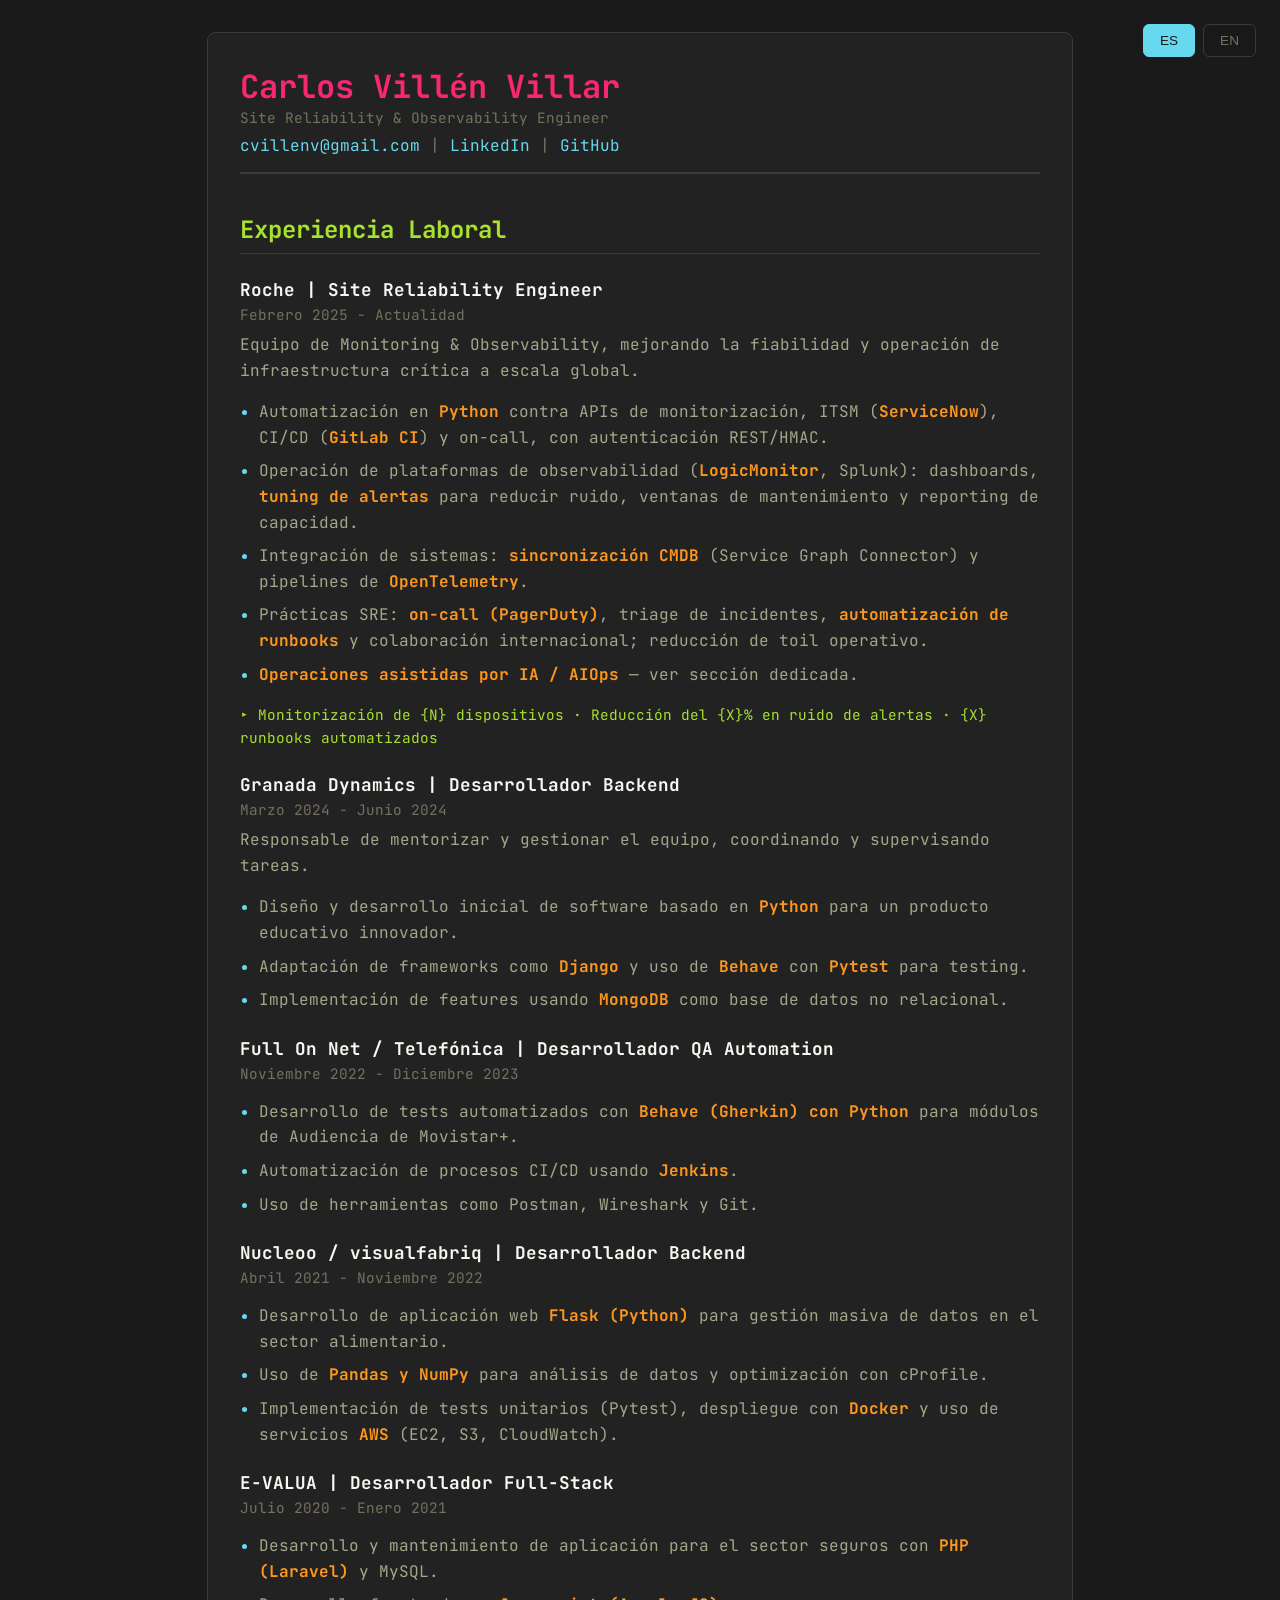
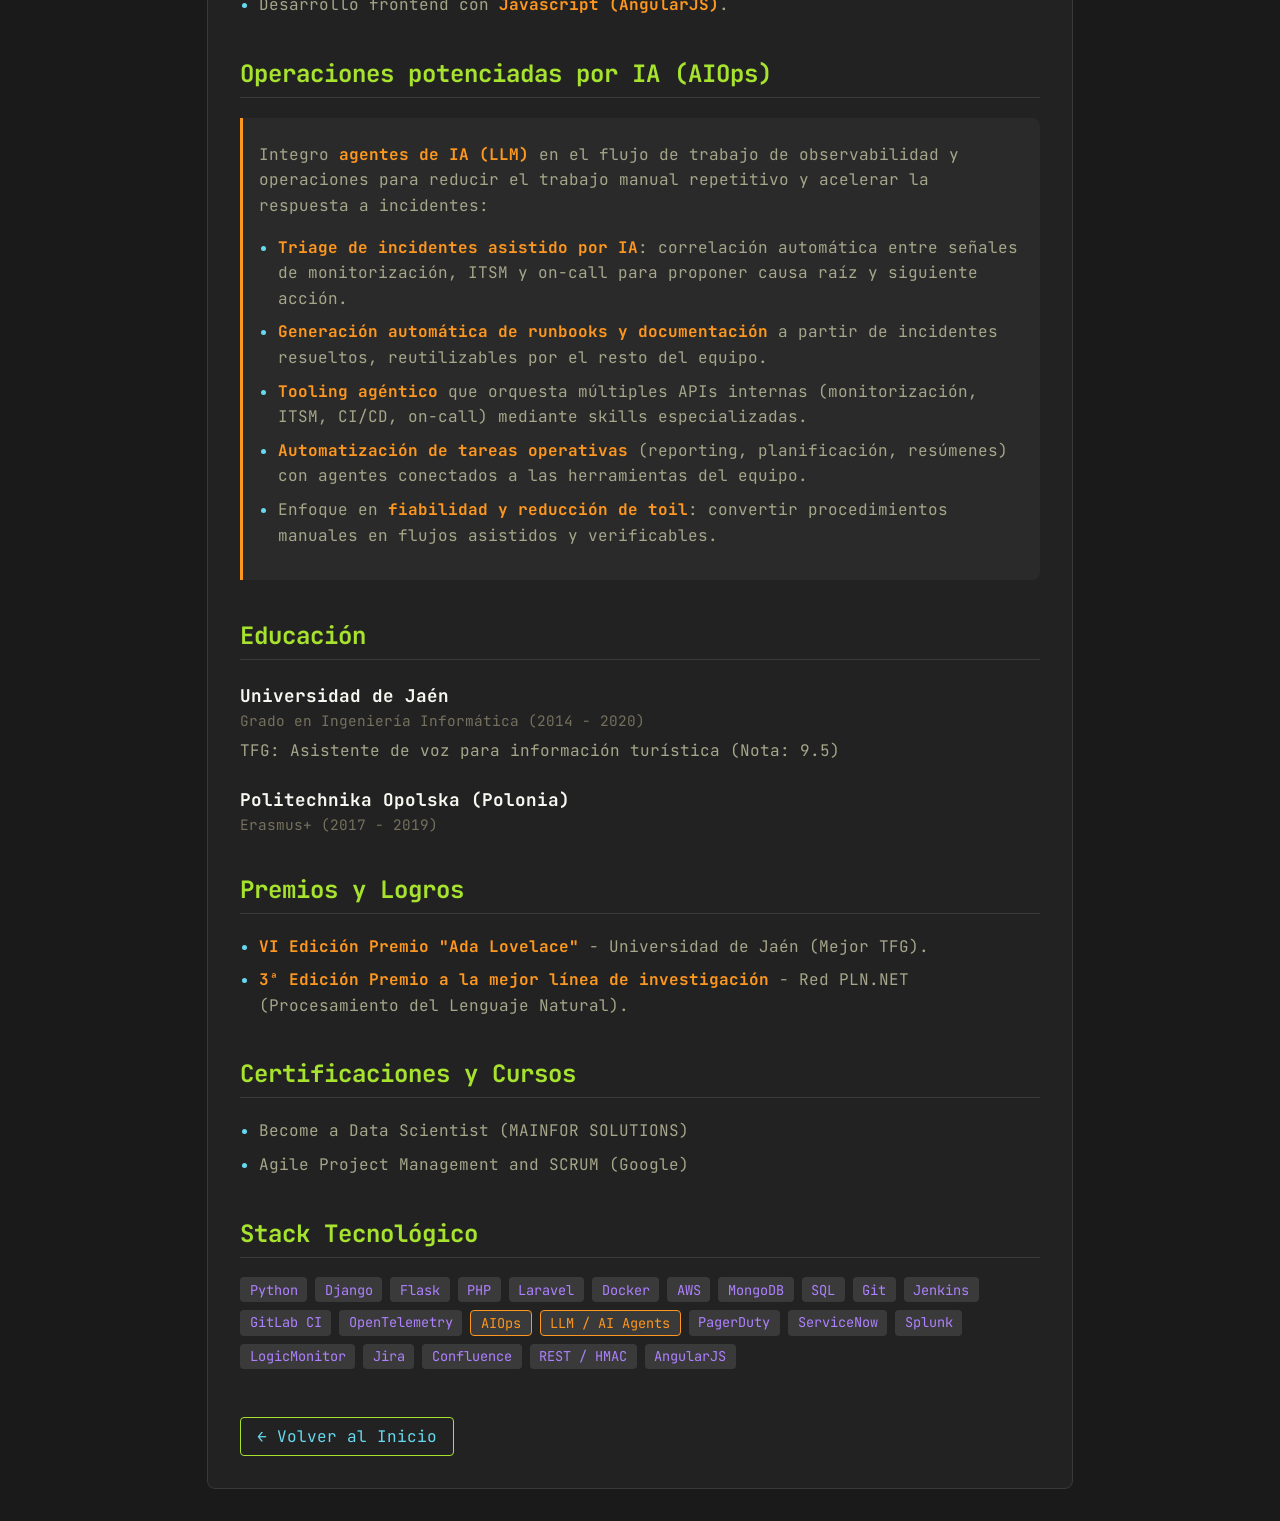
==== commit 973abdb9: "fix: merge original Roche details with new content, restore lost tools" ====
--- a/about/index.html
+++ b/about/index.html
@@ -242,12 +242,12 @@
 
             <h3>Roche | Site Reliability Engineer</h3>
             <span class="subtitle" data-i18n="roche_date">Febrero 2025 - Actualidad</span>
-            <p data-i18n="roche_desc">Equipo de Monitoring &amp; Observability — fiabilidad y operación de infraestructura crítica a escala global.</p>
-            <ul>
-                <li data-i18n="roche_1">Automatización en <strong>Python</strong> contra múltiples APIs (monitorización, ITSM, CI/CD, on-call) con autenticación REST/HMAC.</li>
-                <li data-i18n="roche_2">Operación de la plataforma de observabilidad: dashboards, <strong>tuning de alertas para reducir ruido</strong>, ventanas de mantenimiento y reporting de capacidad.</li>
+            <p data-i18n="roche_desc">Equipo de Monitoring &amp; Observability, mejorando la fiabilidad y operación de infraestructura crítica a escala global.</p>
+            <ul>
+                <li data-i18n="roche_1">Automatización en <strong>Python</strong> contra APIs de monitorización, ITSM (<strong>ServiceNow</strong>), CI/CD (<strong>GitLab CI</strong>) y on-call, con autenticación REST/HMAC.</li>
+                <li data-i18n="roche_2">Operación de plataformas de observabilidad (<strong>LogicMonitor</strong>, Splunk): dashboards, <strong>tuning de alertas</strong> para reducir ruido, ventanas de mantenimiento y reporting de capacidad.</li>
                 <li data-i18n="roche_3">Integración de sistemas: <strong>sincronización CMDB</strong> (Service Graph Connector) y pipelines de <strong>OpenTelemetry</strong>.</li>
-                <li data-i18n="roche_4">Prácticas SRE: <strong>on-call (PagerDuty)</strong>, triage de incidentes y <strong>automatización de runbooks</strong>; reducción de toil operativo.</li>
+                <li data-i18n="roche_4">Prácticas SRE: <strong>on-call (PagerDuty)</strong>, triage de incidentes, <strong>automatización de runbooks</strong> y colaboración internacional; reducción de toil operativo.</li>
                 <li data-i18n="roche_5"><strong>Operaciones asistidas por IA / AIOps</strong> — ver sección dedicada.</li>
             </ul>
             <p data-i18n="roche_impact" style="color: #a6e22e; font-size: 0.9em; margin-top: 0.5rem;">
@@ -367,11 +367,11 @@
                 role: 'Site Reliability &amp; Observability Engineer',
                 experience_title: 'Experiencia Laboral',
                 roche_date: 'Febrero 2025 - Actualidad',
-                roche_desc: 'Equipo de Monitoring &amp; Observability — fiabilidad y operación de infraestructura crítica a escala global.',
-                roche_1: 'Automatización en <strong>Python</strong> contra múltiples APIs (monitorización, ITSM, CI/CD, on-call) con autenticación REST/HMAC.',
-                roche_2: 'Operación de la plataforma de observabilidad: dashboards, <strong>tuning de alertas para reducir ruido</strong>, ventanas de mantenimiento y reporting de capacidad.',
+                roche_desc: 'Equipo de Monitoring &amp; Observability, mejorando la fiabilidad y operación de infraestructura crítica a escala global.',
+                roche_1: 'Automatización en <strong>Python</strong> contra APIs de monitorización, ITSM (<strong>ServiceNow</strong>), CI/CD (<strong>GitLab CI</strong>) y on-call, con autenticación REST/HMAC.',
+                roche_2: 'Operación de plataformas de observabilidad (<strong>LogicMonitor</strong>, Splunk): dashboards, <strong>tuning de alertas</strong> para reducir ruido, ventanas de mantenimiento y reporting de capacidad.',
                 roche_3: 'Integración de sistemas: <strong>sincronización CMDB</strong> (Service Graph Connector) y pipelines de <strong>OpenTelemetry</strong>.',
-                roche_4: 'Prácticas SRE: <strong>on-call (PagerDuty)</strong>, triage de incidentes y <strong>automatización de runbooks</strong>; reducción de toil operativo.',
+                roche_4: 'Prácticas SRE: <strong>on-call (PagerDuty)</strong>, triage de incidentes, <strong>automatización de runbooks</strong> y colaboración internacional; reducción de toil operativo.',
                 roche_5: '<strong>Operaciones asistidas por IA / AIOps</strong> — ver sección dedicada.',
                 granada_date: 'Marzo 2024 - Junio 2024',
                 granada_desc: 'Responsable de mentorizar y gestionar el equipo, coordinando y supervisando tareas.',
@@ -414,11 +414,11 @@
                 role: 'Site Reliability &amp; Observability Engineer',
                 experience_title: 'Work Experience',
                 roche_date: 'February 2025 - Present',
-                roche_desc: 'Monitoring &amp; Observability team — reliability and operation of critical infrastructure at global scale.',
-                roche_1: '<strong>Python</strong> automation against multiple APIs (monitoring, ITSM, CI/CD, on-call) with REST/HMAC authentication.',
-                roche_2: 'Observability platform operation: dashboards, <strong>alert tuning for noise reduction</strong>, maintenance windows, and capacity reporting.',
+                roche_desc: 'Monitoring &amp; Observability team, improving the reliability and operation of critical infrastructure at global scale.',
+                roche_1: '<strong>Python</strong> automation against monitoring APIs, ITSM (<strong>ServiceNow</strong>), CI/CD (<strong>GitLab CI</strong>), and on-call, with REST/HMAC authentication.',
+                roche_2: 'Operation of observability platforms (<strong>LogicMonitor</strong>, Splunk): dashboards, <strong>alert tuning</strong> for noise reduction, maintenance windows, and capacity reporting.',
                 roche_3: 'System integration: <strong>CMDB synchronization</strong> (Service Graph Connector) and <strong>OpenTelemetry</strong> pipelines.',
-                roche_4: 'SRE practices: <strong>on-call (PagerDuty)</strong>, incident triage, and <strong>runbook automation</strong>; operational toil reduction.',
+                roche_4: 'SRE practices: <strong>on-call (PagerDuty)</strong>, incident triage, <strong>runbook automation</strong>, and international collaboration; operational toil reduction.',
                 roche_5: '<strong>AI-assisted operations / AIOps</strong> — see dedicated section.',
                 granada_date: 'March 2024 - June 2024',
                 granada_desc: 'Responsible for mentoring and managing the team, coordinating and supervising tasks.',
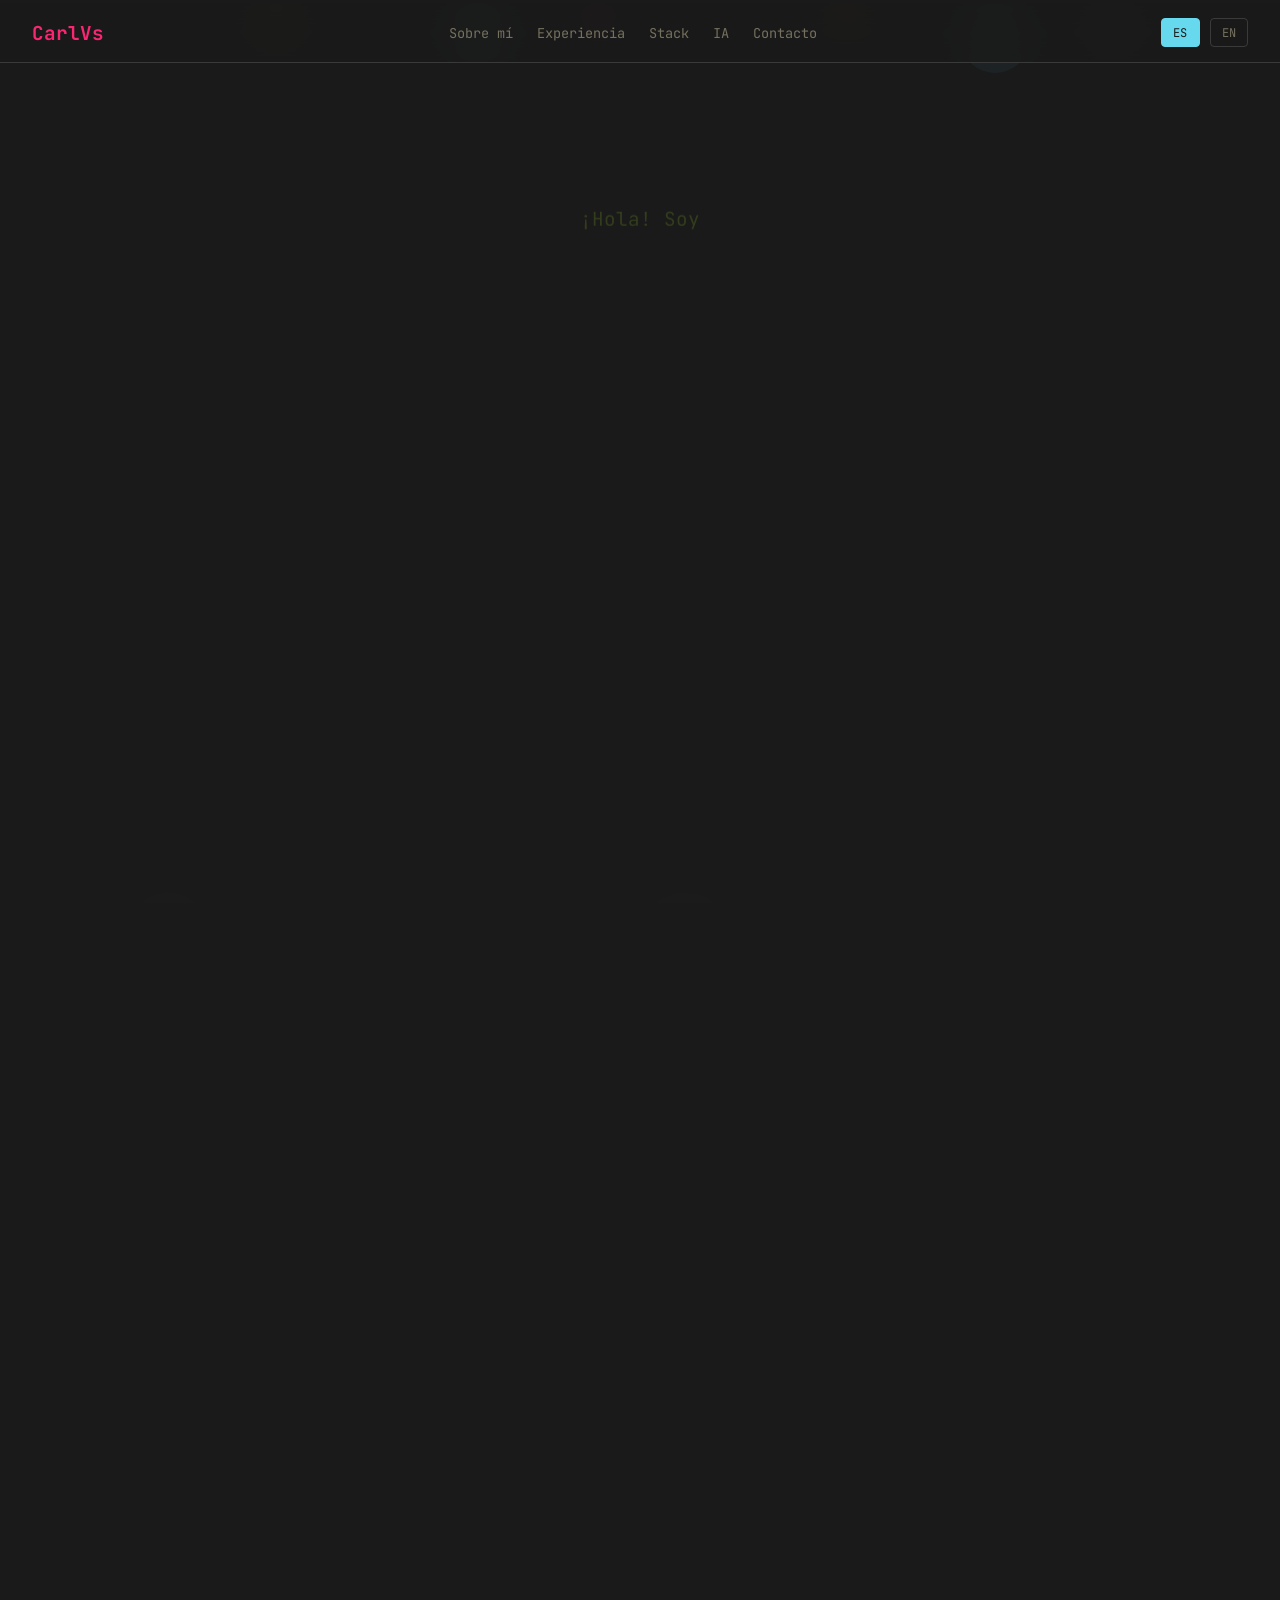
==== commit 1b3bfc81: "refactor: single-page scroll layout with timeline, AIOps, stack categories, sticky navbar" ====
--- a/about/index.html
+++ b/about/index.html
@@ -1,486 +1,15 @@
 <!DOCTYPE html>
 <html lang="es">
-
 <head>
-    <meta charset="UTF-8">
-    <meta name="viewport" content="width=device-width, initial-scale=1.0">
-    <title>CarlVs | Sobre mí - SRE & Platform Engineer</title>
-    <meta name="description" content="Site Reliability Engineer en Roche. Especializado en observabilidad (OpenTelemetry, LogicMonitor, Splunk), AIOps, automatización Python y reducción de toil operativo.">
-    <meta property="og:title" content="CarlVs | SRE & Platform Engineer">
-    <meta property="og:description" content="Site Reliability Engineer. Observabilidad, AIOps y automatización a escala global.">
-    <meta property="og:type" content="website">
-    <meta property="og:url" content="https://carlvs.dev/about/">
-    <meta name="twitter:card" content="summary">
-    <meta name="twitter:title" content="CarlVs | SRE & Platform Engineer">
-    <meta name="twitter:description" content="Site Reliability Engineer. Observabilidad, AIOps y automatización a escala global.">
-    <script type="application/ld+json">
-    {
-        "@context": "https://schema.org",
-        "@type": "Person",
-        "name": "Carlos Villén Villar",
-        "givenName": "Carlos",
-        "familyName": "Villén Villar",
-        "jobTitle": "Site Reliability Engineer",
-        "url": "https://carlvs.dev",
-        "sameAs": [
-            "https://github.com/carlvs",
-            "https://linkedin.com/in/carlosvillenvillar/en"
-        ],
-        "email": "cvillenv@gmail.com"
-    }
-    </script>
-    <link rel="icon" type="image/svg+xml" href="/favicon.svg">
-    <link rel="canonical" href="https://carlvs.dev/about/">
-    <link rel="preconnect" href="https://fonts.googleapis.com">
-    <link rel="preconnect" href="https://fonts.gstatic.com" crossorigin>
-    <link href="https://fonts.googleapis.com/css2?family=JetBrains+Mono:wght@400;500;700&display=swap" rel="stylesheet">
-    <style>
-        body {
-            background: #1a1a1a;
-            color: #f8f8f2;
-            font-family: 'JetBrains Mono', monospace;
-            display: flex;
-            justify-content: center;
-            align-items: flex-start;
-            min-height: 100vh;
-            margin: 0;
-            padding: 2rem;
-            box-sizing: border-box;
-        }
-
-        .container {
-            max-width: 800px;
-            width: 100%;
-            border: 1px solid #3a3a3a;
-            padding: 2rem;
-            border-radius: 8px;
-            background: #222222;
-        }
-
-        .lang-switcher {
-            position: fixed;
-            top: 1.5rem;
-            right: 1.5rem;
-            display: flex;
-            gap: 0.5rem;
-            z-index: 100;
-        }
-
-        .lang-btn {
-            padding: 0.5rem 1rem;
-            border: 1px solid #3a3a3a;
-            background: rgba(26, 26, 26, 0.9);
-            color: #75715e;
-            border-radius: 6px;
-            cursor: pointer;
-            font-size: 0.85rem;
-            font-weight: 500;
-            transition: all 0.3s ease;
-        }
-
-        .lang-btn:hover {
-            border-color: #66d9ef;
-            color: #66d9ef;
-        }
-
-        .lang-btn.active {
-            background: #66d9ef;
-            color: #1a1a1a;
-            border-color: #66d9ef;
-        }
-
-        header {
-            border-bottom: 2px solid #3a3a3a;
-            padding-bottom: 1rem;
-            margin-bottom: 2rem;
-        }
-
-        h1 {
-            color: #f92672;
-            margin: 0;
-            font-size: 2em;
-        }
-
-        h2 {
-            color: #a6e22e;
-            margin-top: 2.5rem;
-            border-bottom: 1px solid #3a3a3a;
-            padding-bottom: 0.5rem;
-        }
-
-        h3 {
-            color: #f8f8f2;
-            margin-top: 1.5rem;
-            margin-bottom: 0.25rem;
-            font-size: 1.1em;
-        }
-
-        .subtitle {
-            color: #75715e;
-            margin-bottom: 0.5rem;
-            font-size: 0.9em;
-            display: block;
-        }
-
-        p,
-        li {
-            color: #a6a68a;
-            line-height: 1.6;
-            margin-top: 0.5rem;
-        }
-
-        ul {
-            padding-left: 1.2rem;
-        }
-
-        li {
-            margin-bottom: 0.5rem;
-        }
-
-        li::marker {
-            color: #66d9ef;
-        }
-
-        a {
-            color: #66d9ef;
-            text-decoration: none;
-        }
-
-        a:hover {
-            text-decoration: underline;
-        }
-
-        .contact-info {
-            margin-top: 0.5rem;
-            color: #75715e;
-        }
-
-        .badges {
-            display: flex;
-            flex-wrap: wrap;
-            gap: 0.5rem;
-            margin-top: 0.5rem;
-        }
-
-        .badge {
-            background: #3a3a3a;
-            color: #ae81ff;
-            padding: 0.2rem 0.6rem;
-            border-radius: 4px;
-            font-size: 0.85em;
-        }
-
-        .badge-ai {
-            background: #3a3a3a;
-            color: #fd971f;
-            padding: 0.2rem 0.6rem;
-            border-radius: 4px;
-            font-size: 0.85em;
-            border: 1px solid #fd971f;
-        }
-
-        .nav-link {
-            display: inline-block;
-            margin-top: 3rem;
-            padding: 0.5rem 1rem;
-            border: 1px solid #a6e22e;
-            border-radius: 4px;
-            transition: background 0.3s, color 0.3s;
-        }
-
-        .nav-link:hover {
-            background: #a6e22e;
-            color: #1a1a1a;
-            text-decoration: none;
-        }
-
-        strong {
-            color: #fd971f;
-        }
-
-        .highlight-box {
-            border-left: 3px solid #fd971f;
-            padding: 1rem;
-            margin-top: 1rem;
-            background: #2a2a2a;
-            border-radius: 0 8px 8px 0;
-        }
-
-        @media (max-width: 768px) {
-            .lang-switcher {
-                top: 1rem;
-                right: 1rem;
-            }
-
-            .lang-btn {
-                padding: 0.4rem 0.8rem;
-                font-size: 0.8rem;
-            }
-        }
-    </style>
+  <meta charset="UTF-8">
+  <meta name="viewport" content="width=device-width, initial-scale=1.0">
+  <title>Redirigiendo... | CarlVs</title>
+  <meta http-equiv="refresh" content="0;URL='/#experience'">
+  <link rel="icon" type="image/svg+xml" href="/favicon.svg">
 </head>
-
 <body>
-    <div class="lang-switcher">
-        <button class="lang-btn active" data-lang="es">ES</button>
-        <button class="lang-btn" data-lang="en">EN</button>
-    </div>
-
-    <div class="container">
-        <header>
-            <h1 data-i18n="name">Carlos Villén Villar</h1>
-            <span class="subtitle" data-i18n="role">Site Reliability &amp; Observability Engineer</span>
-            <div class="contact-info">
-                <a href="mailto:cvillenv@gmail.com">cvillenv@gmail.com</a> |
-                <a href="https://linkedin.com/in/carlosvillenvillar/en" target="_blank">LinkedIn</a> |
-                <a href="https://github.com/carlvs" target="_blank">GitHub</a>
-            </div>
-        </header>
-
-        <section>
-            <h2 data-i18n="experience_title">Experiencia Laboral</h2>
-
-            <h3>Roche | Site Reliability Engineer</h3>
-            <span class="subtitle" data-i18n="roche_date">Febrero 2025 - Actualidad</span>
-            <p data-i18n="roche_desc">Equipo de Monitoring &amp; Observability, mejorando la fiabilidad y operación de infraestructura crítica a escala global.</p>
-            <ul>
-                <li data-i18n="roche_1">Automatización en <strong>Python</strong> contra APIs de monitorización, ITSM (<strong>ServiceNow</strong>), CI/CD (<strong>GitLab CI</strong>) y on-call, con autenticación REST/HMAC.</li>
-                <li data-i18n="roche_2">Operación de plataformas de observabilidad (<strong>LogicMonitor</strong>, Splunk): dashboards, <strong>tuning de alertas</strong> para reducir ruido, ventanas de mantenimiento y reporting de capacidad.</li>
-                <li data-i18n="roche_3">Integración de sistemas: <strong>sincronización CMDB</strong> (Service Graph Connector) y pipelines de <strong>OpenTelemetry</strong>.</li>
-                <li data-i18n="roche_4">Prácticas SRE: <strong>on-call (PagerDuty)</strong>, triage de incidentes, <strong>automatización de runbooks</strong> y colaboración internacional; reducción de toil operativo.</li>
-                <li data-i18n="roche_5"><strong>Operaciones asistidas por IA / AIOps</strong> — ver sección dedicada.</li>
-            </ul>
-            <p data-i18n="roche_impact" style="color: #a6e22e; font-size: 0.9em; margin-top: 0.5rem;">
-                ▸ Monitorización de {N} dispositivos · Reducción del {X}% en ruido de alertas · {X} runbooks automatizados
-            </p>
-
-            <h3>Granada Dynamics | Desarrollador Backend</h3>
-            <span class="subtitle" data-i18n="granada_date">Marzo 2024 - Junio 2024</span>
-            <p data-i18n="granada_desc">Responsable de mentorizar y gestionar el equipo, coordinando y supervisando tareas.</p>
-            <ul>
-                <li data-i18n="granada_1">Diseño y desarrollo inicial de software basado en <strong>Python</strong> para un producto educativo innovador.</li>
-                <li data-i18n="granada_2">Adaptación de frameworks como <strong>Django</strong> y uso de <strong>Behave</strong> con <strong>Pytest</strong> para testing.</li>
-                <li data-i18n="granada_3">Implementación de features usando <strong>MongoDB</strong> como base de datos no relacional.</li>
-            </ul>
-
-            <h3>Full On Net / Telefónica | Desarrollador QA Automation</h3>
-            <span class="subtitle" data-i18n="telefonica_date">Noviembre 2022 - Diciembre 2023</span>
-            <ul>
-                <li data-i18n="telefonica_1">Desarrollo de tests automatizados con <strong>Behave (Gherkin) con Python</strong> para módulos de Audiencia de Movistar+.</li>
-                <li data-i18n="telefonica_2">Automatización de procesos CI/CD usando <strong>Jenkins</strong>.</li>
-                <li data-i18n="telefonica_3">Uso de herramientas como Postman, Wireshark y Git.</li>
-            </ul>
-
-            <h3>Nucleoo / visualfabriq | Desarrollador Backend</h3>
-            <span class="subtitle" data-i18n="nucleoo_date">Abril 2021 - Noviembre 2022</span>
-            <ul>
-                <li data-i18n="nucleoo_1">Desarrollo de aplicación web <strong>Flask (Python)</strong> para gestión masiva de datos en el sector alimentario.</li>
-                <li data-i18n="nucleoo_2">Uso de <strong>Pandas y NumPy</strong> para análisis de datos y optimización con cProfile.</li>
-                <li data-i18n="nucleoo_3">Implementación de tests unitarios (Pytest), despliegue con <strong>Docker</strong> y uso de servicios <strong>AWS</strong> (EC2, S3, CloudWatch).</li>
-            </ul>
-
-            <h3>E-VALUA | Desarrollador Full-Stack</h3>
-            <span class="subtitle" data-i18n="evalua_date">Julio 2020 - Enero 2021</span>
-            <ul>
-                <li data-i18n="evalua_1">Desarrollo y mantenimiento de aplicación para el sector seguros con <strong>PHP (Laravel)</strong> y MySQL.</li>
-                <li data-i18n="evalua_2">Desarrollo frontend con <strong>Javascript (AngularJS)</strong>.</li>
-            </ul>
-        </section>
-
-        <section>
-            <h2 data-i18n="aiops_title">Operaciones potenciadas por IA (AIOps)</h2>
-            <div class="highlight-box">
-                <p data-i18n="aiops_intro">Integro <strong>agentes de IA (LLM)</strong> en el flujo de trabajo de observabilidad y operaciones para reducir el trabajo manual repetitivo y acelerar la respuesta a incidentes:</p>
-                <ul>
-                    <li data-i18n="aiops_1"><strong>Triage de incidentes asistido por IA</strong>: correlación automática entre señales de monitorización, ITSM y on-call para proponer causa raíz y siguiente acción.</li>
-                    <li data-i18n="aiops_2"><strong>Generación automática de runbooks y documentación</strong> a partir de incidentes resueltos, reutilizables por el resto del equipo.</li>
-                    <li data-i18n="aiops_3"><strong>Tooling agéntico</strong> que orquesta múltiples APIs internas (monitorización, ITSM, CI/CD, on-call) mediante skills especializadas.</li>
-                    <li data-i18n="aiops_4"><strong>Automatización de tareas operativas</strong> (reporting, planificación, resúmenes) con agentes conectados a las herramientas del equipo.</li>
-                    <li data-i18n="aiops_5">Enfoque en <strong>fiabilidad y reducción de toil</strong>: convertir procedimientos manuales en flujos asistidos y verificables.</li>
-                </ul>
-            </div>
-        </section>
-
-        <section>
-            <h2 data-i18n="education_title">Educación</h2>
-
-            <h3>Universidad de Jaén</h3>
-            <span class="subtitle" data-i18n="uni_date">Grado en Ingeniería Informática (2014 - 2020)</span>
-            <p data-i18n="uni_desc">TFG: Asistente de voz para información turística (Nota: 9.5)</p>
-
-            <h3>Politechnika Opolska (Polonia)</h3>
-            <span class="subtitle" data-i18n="erasmus_date">Erasmus+ (2017 - 2019)</span>
-        </section>
-
-        <section>
-            <h2 data-i18n="awards_title">Premios y Logros</h2>
-            <ul>
-                <li data-i18n="award_1"><strong>VI Edición Premio "Ada Lovelace"</strong> - Universidad de Jaén (Mejor TFG).</li>
-                <li data-i18n="award_2"><strong>3ª Edición Premio a la mejor línea de investigación</strong> - Red PLN.NET (Procesamiento del Lenguaje Natural).</li>
-            </ul>
-        </section>
-
-        <section>
-            <h2 data-i18n="certs_title">Certificaciones y Cursos</h2>
-            <ul>
-                <li data-i18n="cert_1">Become a Data Scientist (MAINFOR SOLUTIONS)</li>
-                <li data-i18n="cert_2">Agile Project Management and SCRUM (Google)</li>
-            </ul>
-        </section>
-
-        <section>
-            <h2 data-i18n="stack_title">Stack Tecnológico</h2>
-            <div class="badges">
-                <span class="badge">Python</span>
-                <span class="badge">Django</span>
-                <span class="badge">Flask</span>
-                <span class="badge">PHP</span>
-                <span class="badge">Laravel</span>
-                <span class="badge">Docker</span>
-                <span class="badge">AWS</span>
-                <span class="badge">MongoDB</span>
-                <span class="badge">SQL</span>
-                <span class="badge">Git</span>
-                <span class="badge">Jenkins</span>
-                <span class="badge">GitLab CI</span>
-                <span class="badge">OpenTelemetry</span>
-                <span class="badge-ai">AIOps</span>
-                <span class="badge-ai">LLM / AI Agents</span>
-                <span class="badge">PagerDuty</span>
-                <span class="badge">ServiceNow</span>
-                <span class="badge">Splunk</span>
-                <span class="badge">LogicMonitor</span>
-                <span class="badge">Jira</span>
-                <span class="badge">Confluence</span>
-                <span class="badge">REST / HMAC</span>
-                <span class="badge">AngularJS</span>
-            </div>
-        </section>
-
-        <a href="/" class="nav-link" data-i18n="back_home">&larr; Volver al Inicio</a>
-    </div>
-
-    <script>
-        const translations = {
-            es: {
-                name: 'Carlos Villén Villar',
-                role: 'Site Reliability &amp; Observability Engineer',
-                experience_title: 'Experiencia Laboral',
-                roche_date: 'Febrero 2025 - Actualidad',
-                roche_desc: 'Equipo de Monitoring &amp; Observability, mejorando la fiabilidad y operación de infraestructura crítica a escala global.',
-                roche_1: 'Automatización en <strong>Python</strong> contra APIs de monitorización, ITSM (<strong>ServiceNow</strong>), CI/CD (<strong>GitLab CI</strong>) y on-call, con autenticación REST/HMAC.',
-                roche_2: 'Operación de plataformas de observabilidad (<strong>LogicMonitor</strong>, Splunk): dashboards, <strong>tuning de alertas</strong> para reducir ruido, ventanas de mantenimiento y reporting de capacidad.',
-                roche_3: 'Integración de sistemas: <strong>sincronización CMDB</strong> (Service Graph Connector) y pipelines de <strong>OpenTelemetry</strong>.',
-                roche_4: 'Prácticas SRE: <strong>on-call (PagerDuty)</strong>, triage de incidentes, <strong>automatización de runbooks</strong> y colaboración internacional; reducción de toil operativo.',
-                roche_5: '<strong>Operaciones asistidas por IA / AIOps</strong> — ver sección dedicada.',
-                granada_date: 'Marzo 2024 - Junio 2024',
-                granada_desc: 'Responsable de mentorizar y gestionar el equipo, coordinando y supervisando tareas.',
-                granada_1: 'Diseño y desarrollo inicial de software basado en <strong>Python</strong> para un producto educativo innovador.',
-                granada_2: 'Adaptación de frameworks como <strong>Django</strong> y uso de <strong>Behave</strong> con <strong>Pytest</strong> para testing.',
-                granada_3: 'Implementación de features usando <strong>MongoDB</strong> como base de datos no relacional.',
-                telefonica_date: 'Noviembre 2022 - Diciembre 2023',
-                telefonica_1: 'Desarrollo de tests automatizados con <strong>Behave (Gherkin) con Python</strong> para módulos de Audiencia de Movistar+.',
-                telefonica_2: 'Automatización de procesos CI/CD usando <strong>Jenkins</strong>.',
-                telefonica_3: 'Uso de herramientas como Postman, Wireshark y Git.',
-                nucleoo_date: 'Abril 2021 - Noviembre 2022',
-                nucleoo_1: 'Desarrollo de aplicación web <strong>Flask (Python)</strong> para gestión masiva de datos en el sector alimentario.',
-                nucleoo_2: 'Uso de <strong>Pandas y NumPy</strong> para análisis de datos y optimización con cProfile.',
-                nucleoo_3: 'Implementación de tests unitarios (Pytest), despliegue con <strong>Docker</strong> y uso de servicios <strong>AWS</strong> (EC2, S3, CloudWatch).',
-                evalua_date: 'Julio 2020 - Enero 2021',
-                evalua_1: 'Desarrollo y mantenimiento de aplicación para el sector seguros con <strong>PHP (Laravel)</strong> y MySQL.',
-                evalua_2: 'Desarrollo frontend con <strong>Javascript (AngularJS)</strong>.',
-                aiops_title: 'Operaciones potenciadas por IA (AIOps)',
-                aiops_intro: 'Integro <strong>agentes de IA (LLM)</strong> en el flujo de trabajo de observabilidad y operaciones para reducir el trabajo manual repetitivo y acelerar la respuesta a incidentes:',
-                aiops_1: '<strong>Triage de incidentes asistido por IA</strong>: correlación automática entre señales de monitorización, ITSM y on-call para proponer causa raíz y siguiente acción.',
-                aiops_2: '<strong>Generación automática de runbooks y documentación</strong> a partir de incidentes resueltos, reutilizables por el resto del equipo.',
-                aiops_3: '<strong>Tooling agéntico</strong> que orquesta múltiples APIs internas (monitorización, ITSM, CI/CD, on-call) mediante skills especializadas.',
-                aiops_4: '<strong>Automatización de tareas operativas</strong> (reporting, planificación, resúmenes) con agentes conectados a las herramientas del equipo.',
-                aiops_5: 'Enfoque en <strong>fiabilidad y reducción de toil</strong>: convertir procedimientos manuales en flujos asistidos y verificables.',
-                education_title: 'Educación',
-                uni_date: 'Grado en Ingeniería Informática (2014 - 2020)',
-                uni_desc: 'TFG: Asistente de voz para información turística (Nota: 9.5)',
-                erasmus_date: 'Erasmus+ (2017 - 2019)',
-                awards_title: 'Premios y Logros',
-                award_1: '<strong>VI Edición Premio "Ada Lovelace"</strong> - Universidad de Jaén (Mejor TFG).',
-                award_2: '<strong>3ª Edición Premio a la mejor línea de investigación</strong> - Red PLN.NET (Procesamiento del Lenguaje Natural).',
-                certs_title: 'Certificaciones y Cursos',
-                cert_1: 'Become a Data Scientist (MAINFOR SOLUTIONS)',
-                cert_2: 'Agile Project Management and SCRUM (Google)',
-                stack_title: 'Stack Tecnológico',
-                back_home: '&larr; Volver al Inicio'
-            },
-            en: {
-                name: 'Carlos Villén Villar',
-                role: 'Site Reliability &amp; Observability Engineer',
-                experience_title: 'Work Experience',
-                roche_date: 'February 2025 - Present',
-                roche_desc: 'Monitoring &amp; Observability team, improving the reliability and operation of critical infrastructure at global scale.',
-                roche_1: '<strong>Python</strong> automation against monitoring APIs, ITSM (<strong>ServiceNow</strong>), CI/CD (<strong>GitLab CI</strong>), and on-call, with REST/HMAC authentication.',
-                roche_2: 'Operation of observability platforms (<strong>LogicMonitor</strong>, Splunk): dashboards, <strong>alert tuning</strong> for noise reduction, maintenance windows, and capacity reporting.',
-                roche_3: 'System integration: <strong>CMDB synchronization</strong> (Service Graph Connector) and <strong>OpenTelemetry</strong> pipelines.',
-                roche_4: 'SRE practices: <strong>on-call (PagerDuty)</strong>, incident triage, <strong>runbook automation</strong>, and international collaboration; operational toil reduction.',
-                roche_5: '<strong>AI-assisted operations / AIOps</strong> — see dedicated section.',
-                granada_date: 'March 2024 - June 2024',
-                granada_desc: 'Responsible for mentoring and managing the team, coordinating and supervising tasks.',
-                granada_1: 'Design and initial development of <strong>Python</strong>-based software for an innovative educational product.',
-                granada_2: 'Framework adaptation like <strong>Django</strong> and <strong>Behave</strong> with <strong>Pytest</strong> for testing.',
-                granada_3: 'Feature implementation using <strong>MongoDB</strong> as non-relational database.',
-                telefonica_date: 'November 2022 - December 2023',
-                telefonica_1: 'Automated test development with <strong>Behave (Gherkin) with Python</strong> for Movistar+ Audience modules.',
-                telefonica_2: 'CI/CD process automation using <strong>Jenkins</strong>.',
-                telefonica_3: 'Use of tools like Postman, Wireshark and Git.',
-                nucleoo_date: 'April 2021 - November 2022',
-                nucleoo_1: '<strong>Flask (Python)</strong> web application development for massive data management in the food sector.',
-                nucleoo_2: '<strong>Pandas and NumPy</strong> use for data analysis and optimization with cProfile.',
-                nucleoo_3: 'Unit test implementation (Pytest), deployment with <strong>Docker</strong> and <strong>AWS</strong> services (EC2, S3, CloudWatch).',
-                evalua_date: 'July 2020 - January 2021',
-                evalua_1: 'Development and maintenance of insurance sector application with <strong>PHP (Laravel)</strong> and MySQL.',
-                evalua_2: 'Frontend development with <strong>Javascript (AngularJS)</strong>.',
-                aiops_title: 'AI-powered Operations (AIOps)',
-                aiops_intro: 'I integrate <strong>AI agents (LLM)</strong> into observability and operations workflows to reduce repetitive manual work and accelerate incident response:',
-                aiops_1: '<strong>AI-assisted incident triage</strong>: automatic correlation between monitoring signals, ITSM, and on-call to propose root cause and next action.',
-                aiops_2: '<strong>Automatic runbook and documentation generation</strong> from resolved incidents, reusable by the rest of the team.',
-                aiops_3: '<strong>Agentic tooling</strong> orchestrating multiple internal APIs (monitoring, ITSM, CI/CD, on-call) through specialized skills.',
-                aiops_4: '<strong>Operational task automation</strong> (reporting, scheduling, summaries) with agents connected to the team\'s tools.',
-                aiops_5: 'Focus on <strong>reliability and toil reduction</strong>: turning manual procedures into assisted, verifiable flows.',
-                education_title: 'Education',
-                uni_date: 'Computer Engineering Degree (2014 - 2020)',
-                uni_desc: 'Final Project: Voice assistant for tourism information (Grade: 9.5)',
-                erasmus_date: 'Erasmus+ (2017 - 2019)',
-                awards_title: 'Awards & Achievements',
-                award_1: '<strong>6th Edition "Ada Lovelace" Award</strong> - University of Jaén (Best Final Project).',
-                award_2: '<strong>3rd Edition Best Research Line Award</strong> - PLN.NET Network (Natural Language Processing).',
-                certs_title: 'Certifications & Courses',
-                cert_1: 'Become a Data Scientist (MAINFOR SOLUTIONS)',
-                cert_2: 'Agile Project Management and SCRUM (Google)',
-                stack_title: 'Tech Stack',
-                back_home: '&larr; Back to Home'
-            }
-        };
-
-        function setLanguage(lang) {
-            document.documentElement.lang = lang;
-            localStorage.setItem('lang', lang);
-            
-            document.querySelectorAll('.lang-btn').forEach(btn => {
-                btn.classList.toggle('active', btn.dataset.lang === lang);
-            });
-
-            document.querySelectorAll('[data-i18n]').forEach(el => {
-                const key = el.getAttribute('data-i18n');
-                if (translations[lang][key]) {
-                    el.innerHTML = translations[lang][key];
-                }
-            });
-        }
-
-        document.querySelectorAll('.lang-btn').forEach(btn => {
-            btn.addEventListener('click', () => setLanguage(btn.dataset.lang));
-        });
-
-        const savedLang = localStorage.getItem('lang') || 'es';
-        setLanguage(savedLang);
-    </script>
+  <p style="color:#f8f8f2;background:#1a1a1a;font-family:monospace;padding:2rem;">
+    Redirigiendo a <a href="/#experience" style="color:#66d9ef;">carlvs.dev</a>...
+  </p>
 </body>
-
 </html>
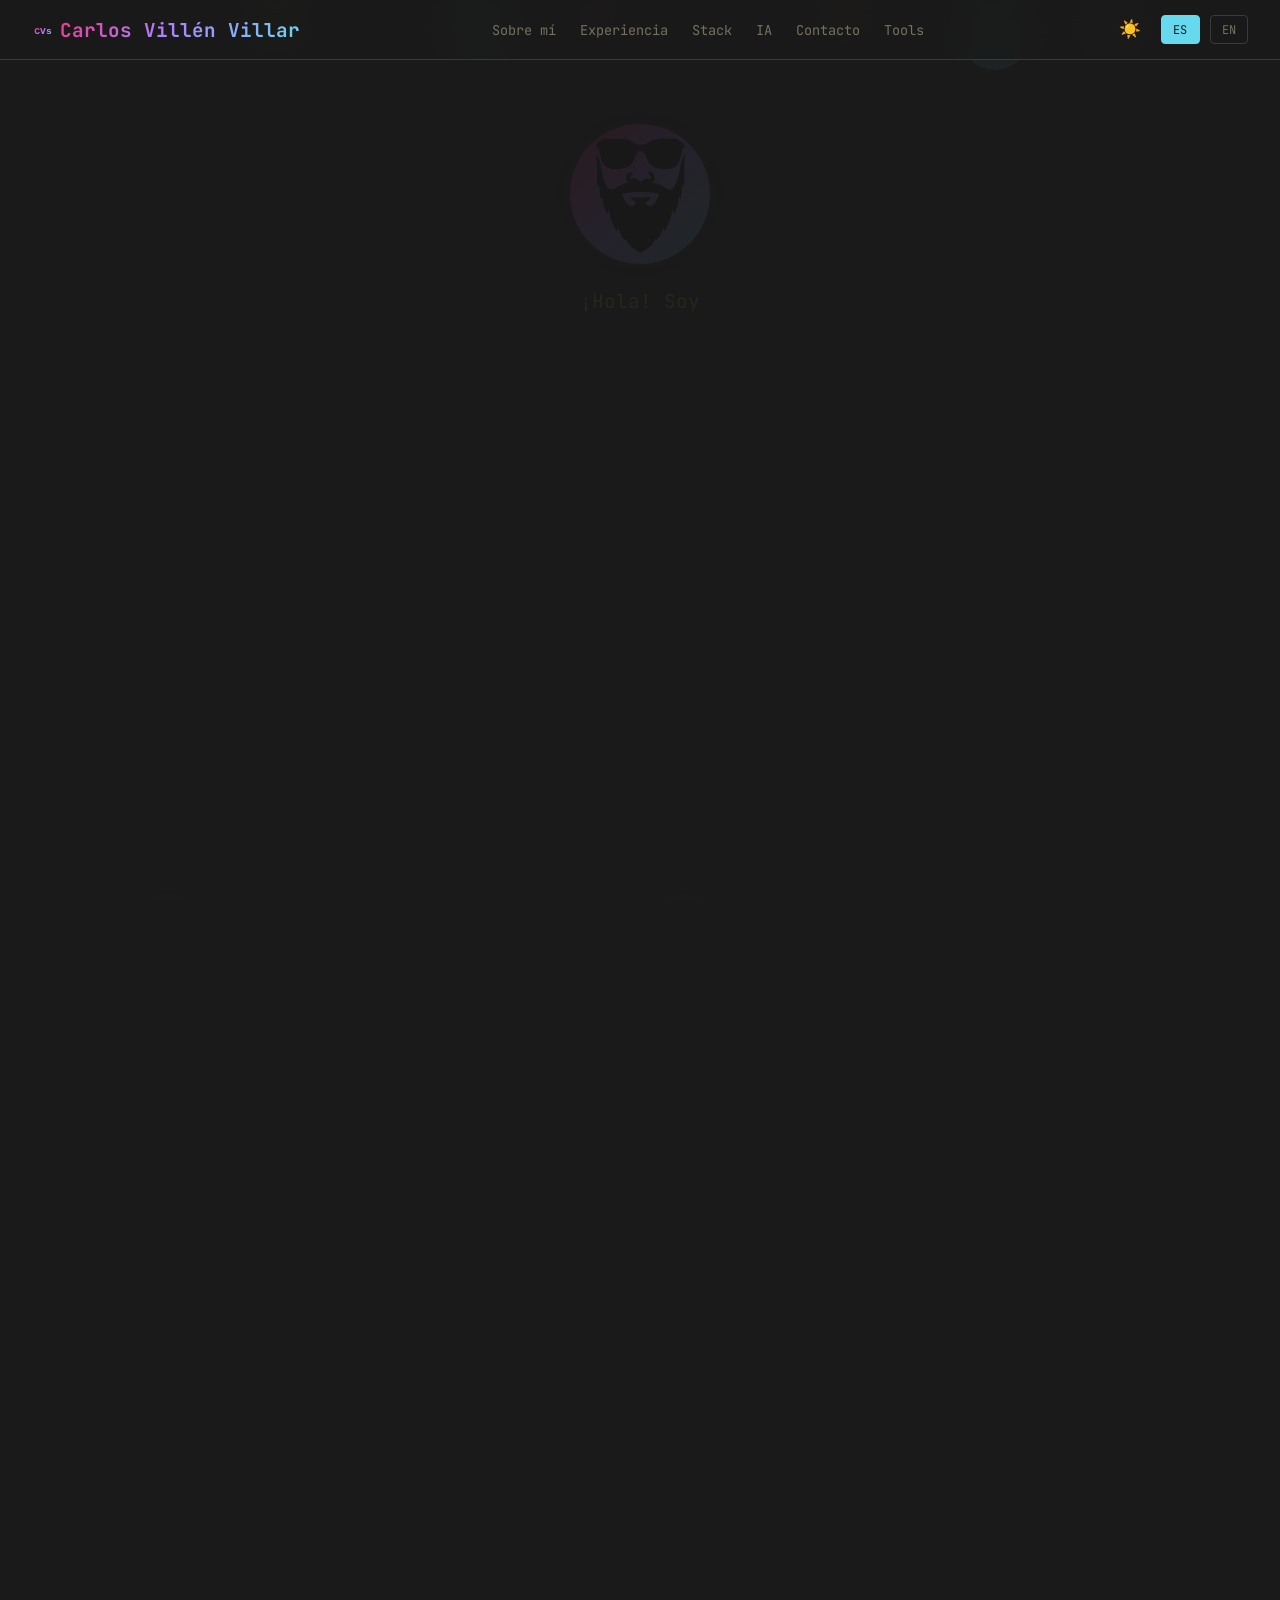
==== commit d7676d3a: "refactor: reorganize project structure - assets/img/ for static images (favicon, avatar) - pages/too" ====
--- a/about/index.html
+++ b/about/index.html
@@ -5,7 +5,7 @@
   <meta name="viewport" content="width=device-width, initial-scale=1.0">
   <title>Redirigiendo... | CarlVs</title>
   <meta http-equiv="refresh" content="0;URL='/#experience'">
-  <link rel="icon" type="image/svg+xml" href="/favicon.svg">
+  <link rel="icon" type="image/svg+xml" href="/assets/img/favicon.svg">
 </head>
 <body>
   <p style="color:#f8f8f2;background:#1a1a1a;font-family:monospace;padding:2rem;">
